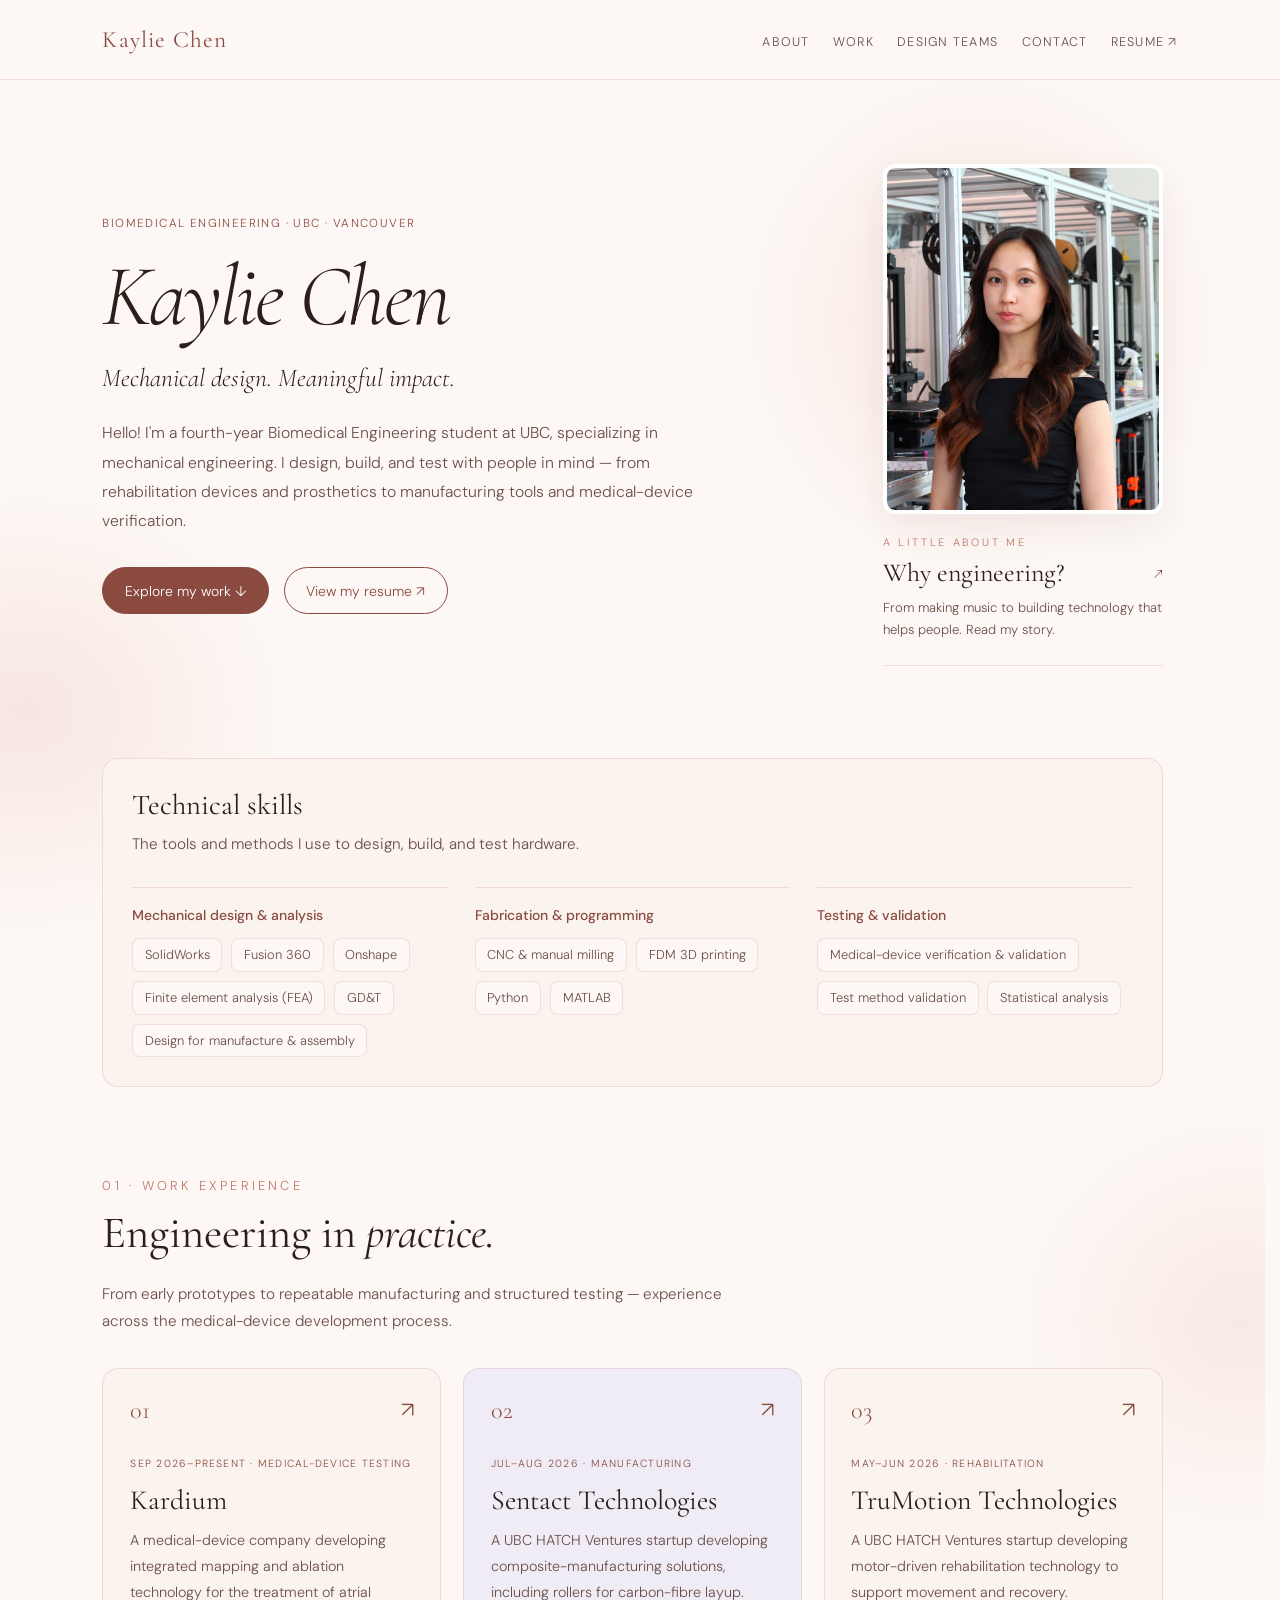
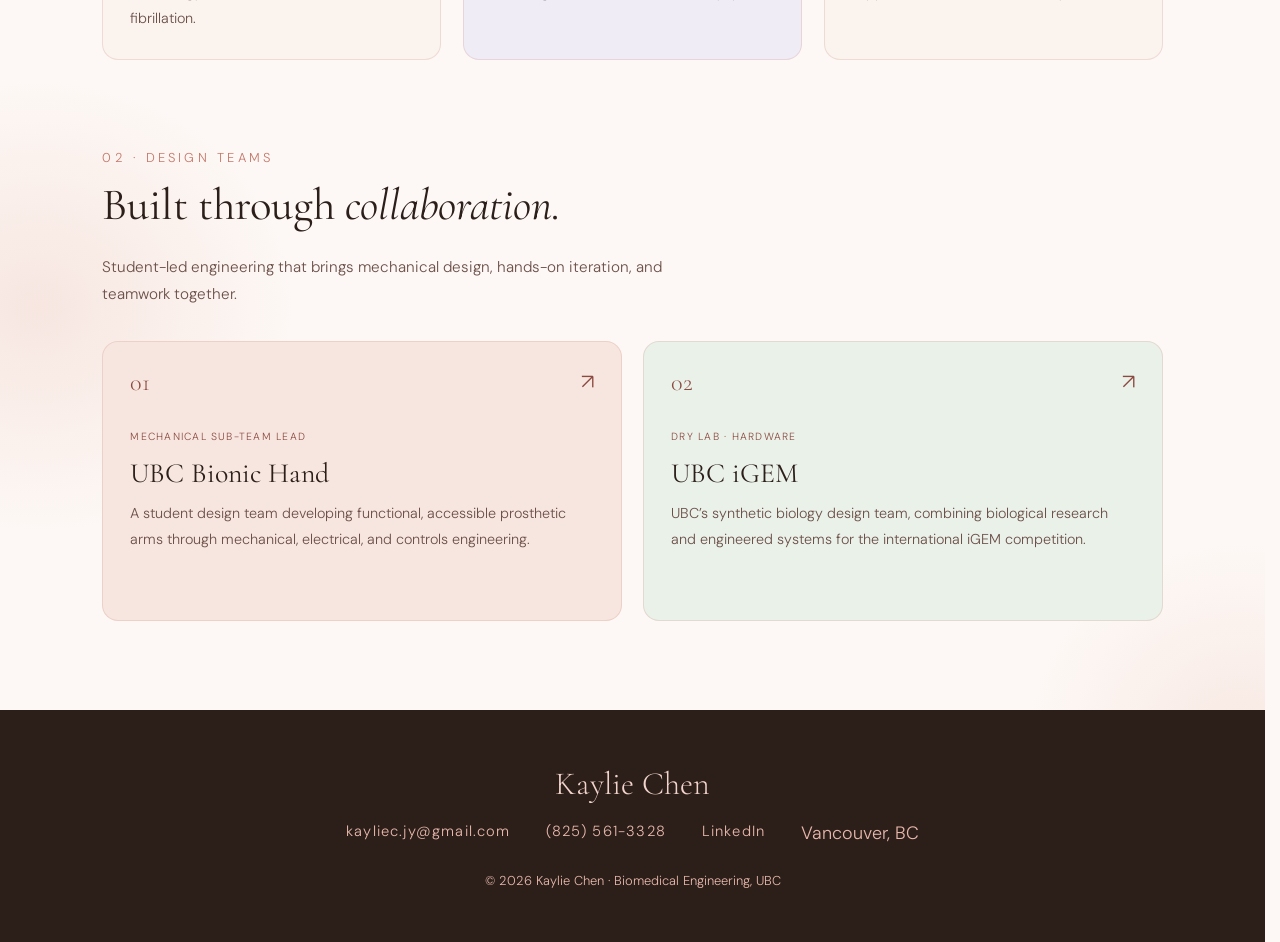
==== index.html @ 1f09bb83 "layout update" ====
<!DOCTYPE html>
<html lang="en">
<head>
  <meta charset="UTF-8" />
  <meta name="viewport" content="width=device-width, initial-scale=1.0"/>
  <title>Kaylie Chen — Portfolio</title>
  <link rel="preconnect" href="https://fonts.googleapis.com">
  <link href="https://fonts.googleapis.com/css2?family=Cormorant+Garamond:ital,wght@0,300;0,400;0,500;1,300;1,400&family=DM+Sans:wght@300;400;500&display=swap" rel="stylesheet">
  <link rel="stylesheet" href="shared.css?v=20261016-2">
  <link rel="stylesheet" href="case-details.css?v=20261016-2">
  <link rel="stylesheet" href="home.css?v=20261016-2">
  <link rel="stylesheet" href="skills.css?v=20261016-2">
  <link rel="icon" href="icon.png">
</head>
<body class="portfolio-home">

  <nav aria-label="Main navigation"><a class="nav-logo" href="index.html">Kaylie Chen</a><ul class="nav-links"><li><a href="#about">About</a></li><li><a href="#projects">Work</a></li><li><a href="#design-teams">Design Teams</a></li><li><a href="#contact">Contact</a></li><li><a href="assets/Kaylie-Chen-Resume.pdf" target="_blank" rel="noopener">Resume ↗</a></li></ul></nav>

  <!-- HERO -->
  <section class="hero">
    <div class="hero-bg-blob" aria-hidden="true"></div>
    <div class="hero-content">
      <p class="hero-tag">Biomedical Engineering · UBC · Vancouver</p>
      <h1 class="hero-name"><em>Kaylie Chen</em></h1>
      <p class="hero-subtitle"><em>Mechanical design. Meaningful impact.</em></p>
      <p class="hero-desc">Hello! I'm a fourth-year Biomedical Engineering student at UBC, specializing in mechanical engineering. I design, build, and test with people in mind — from rehabilitation devices and prosthetics to manufacturing tools and medical-device verification.</p>
      <div class="hero-buttons">
        <a href="#projects" class="btn-handwritten btn-primary-hw">Explore my work &darr;</a>
        <a href="assets/Kaylie-Chen-Resume.pdf" target="_blank" rel="noopener" class="btn-handwritten btn-ghost-hw">View my resume &nearr;</a>
      </div>
    </div>
    <aside class="hero-aside" aria-label="About Kaylie">
      <div class="hero-photo-frame"><img class="hero-photo" src="assets/kaylie-chen.jpg" alt="Kaylie Chen in a fabrication lab beside 3D printers" width="280" height="350" fetchpriority="high"></div>
      <a class="story-link" id="about" href="about.html">
        <span class="section-label">A little about me</span>
        <span class="story-title">Why engineering? <span aria-hidden="true">↗</span></span>
        <span class="story-description">From making music to building technology that helps people. Read my story.</span>
      </a>
    </aside>
  </section>

<section class="portfolio-skills" aria-labelledby="technical-skills-title">
  <div class="portfolio-skills__panel">
    <h2 class="portfolio-skills__title" id="technical-skills-title">Technical skills</h2>
    <p class="portfolio-skills__intro">The tools and methods I use to design, build, and test hardware.</p>
    <div class="portfolio-skills__groups">
      <div class="portfolio-skills__group">
        <h3>Mechanical design &amp; analysis</h3>
        <ul><li>SolidWorks</li><li>Fusion 360</li><li>Onshape</li><li>Finite element analysis (FEA)</li><li>GD&amp;T</li><li>Design for manufacture &amp; assembly</li></ul>
      </div>
      <div class="portfolio-skills__group">
        <h3>Fabrication &amp; programming</h3>
        <ul><li>CNC &amp; manual milling</li><li>FDM 3D printing</li><li>Python</li><li>MATLAB</li></ul>
      </div>
      <div class="portfolio-skills__group">
        <h3>Testing &amp; validation</h3>
        <ul><li>Medical-device verification &amp; validation</li><li>Test method validation</li><li>Statistical analysis</li></ul>
      </div>
    </div>
  </div>
</section>

<section class="projects" id="projects"><p class="section-label">01 · Work Experience</p><h2 class="section-title">Engineering in <em>practice.</em></h2><p class="projects-intro">From early prototypes to repeatable manufacturing and structured testing — experience across the medical-device development process.</p><div class="project-grid"><a href="kardium.html" data-case="kardium" class="project-card reveal"><div class="project-card-inner card-work"><div class="card-number">01</div><p class="card-tag">Sep 2026–Present · Medical-device testing</p><h3 class="card-title">Kardium</h3><p class="card-desc">A medical-device company developing integrated mapping and ablation technology for the treatment of atrial fibrillation.</p><span class="card-arrow" aria-hidden="true">↗</span></div></a><a href="sentact.html" data-case="sentact" class="project-card reveal"><div class="project-card-inner card-sentact"><div class="card-number">02</div><p class="card-tag">Jul–Aug 2026 · Manufacturing</p><h3 class="card-title">Sentact Technologies</h3><p class="card-desc">A UBC HATCH Ventures startup developing composite-manufacturing solutions, including rollers for carbon-fibre layup.</p><span class="card-arrow" aria-hidden="true">↗</span></div></a><a href="trumotion.html" data-case="trumotion" class="project-card reveal"><div class="project-card-inner card-work"><div class="card-number">03</div><p class="card-tag">May–Jun 2026 · Rehabilitation</p><h3 class="card-title">TruMotion Technologies</h3><p class="card-desc">A UBC HATCH Ventures startup developing motor-driven rehabilitation technology to support movement and recovery.</p><span class="card-arrow" aria-hidden="true">↗</span></div></a></div></section><section class="projects" id="design-teams"><p class="section-label">02 · Design Teams</p><h2 class="section-title">Built through <em>collaboration.</em></h2><p class="projects-intro">Student-led engineering that brings mechanical design, hands-on iteration, and teamwork together.</p><div class="project-grid"><a href="bionics.html" data-case="bionics" class="project-card reveal"><div class="project-card-inner card-bionics"><div class="card-number">01</div><p class="card-tag">Mechanical Sub-Team Lead</p><h3 class="card-title">UBC Bionic Hand</h3><p class="card-desc">A student design team developing functional, accessible prosthetic arms through mechanical, electrical, and controls engineering.</p><span class="card-arrow" aria-hidden="true">↗</span></div></a><a href="igem.html" data-case="igem" class="project-card reveal"><div class="project-card-inner card-igem"><div class="card-number">02</div><p class="card-tag">Dry Lab · Hardware</p><h3 class="card-title">UBC iGEM</h3><p class="card-desc">UBC’s synthetic biology design team, combining biological research and engineered systems for the international iGEM competition.</p><span class="card-arrow" aria-hidden="true">↗</span></div></a></div></section>
  <!-- FOOTER -->
  <footer id="contact">
    <div class="footer-name">Kaylie Chen</div>
    <div class="footer-links">
      <a href="mailto:kayliec.jy@gmail.com">kayliec.jy@gmail.com</a>
      <a href="tel:8255613328">(825) 561-3328</a>
      <a href="https://www.linkedin.com/in/kayliecjy" target="_blank" rel="noopener noreferrer">LinkedIn</a>
      <span style="color: rgba(255,255,255,0.3)">Vancouver, BC</span>
    </div>
    <p class="footer-copy">© 2026 Kaylie Chen · Biomedical Engineering, UBC</p>
  </footer>


<dialog class="experience-dialog" aria-label="Experience details">
    <div class="dialog-toolbar"><span>Experience &amp; projects</span><button type="button" class="dialog-close" aria-label="Close experience details">Close <span aria-hidden="true">×</span></button></div>
    <div class="dialog-body"></div>
  </dialog>
  <template id="case-kardium"><article class="case-content">
    <p class="section-label">01 · Medical-device verification &amp; validation</p>
    <h2 class="section-heading">Kardium <em>Inc.</em></h2>
    <p class="body-text"><strong>Mechanical Test Engineering Intern · September 2026–Present · Burnaby, BC</strong></p>
    <p class="body-text">At Kardium, I support medical-device development through mechanical testing, fixture design, and data analysis. The work has strengthened how I connect engineering requirements with controlled, repeatable tests and well-documented results.</p>
    <dl class="case-summary"><div><dt>Focus</dt><dd>Mechanical V&amp;V and test method validation</dd></div><div><dt>Hands-on work</dt><dd>Designing, machining, and assembling test fixtures</dd></div><div><dt>Approach</dt><dd>Controlled testing and statistical analysis</dd></div></dl>
    <h3 class="section-heading">From requirements to <em>reliable tests</em></h3>
    <ul class="case-list">
      <li>Execute mechanical verification and validation tests under approved standard operating procedures, test protocols, and Test Method Validation requirements to support product and design decisions.</li>
      <li>Design, machine, and assemble custom fixtures and jigs to improve loading uniformity and sample alignment for specific test conditions.</li>
      <li>Work with risk and design teams to scope project requirements and contribute to test method validation procedures.</li>
      <li>Conduct a characterization study on a new design feature, using systematic evaluation to understand mechanical behaviour.</li>
      <li>Analyze mechanical test data statistically to assess validity, variability, and significance, then document findings using Good Documentation Practices.</li>
    </ul>
    <p class="body-text">Testing has taught me to ask why behind each design decision: how a component is loaded, how a fixture affects the measurement, and what the results can tell us about the design.</p>
    <aside class="editor-note"><strong>To add — Kardium:</strong> Add a shareable example of a fixture or characterization study and its outcome when available. The supplied documents do not include a completed study result or a quantified improvement.</aside>
  </article></template>
<template id="case-sentact"><article class="case-content">
    <p class="section-label">02 · Tooling &amp; manufacturing processes</p>
    <h2 class="section-heading">Sentact <em>Technologies</em></h2>
    <p class="body-text"><strong>Mechanical Engineering Intern · July–August 2026 · Vancouver, BC</strong><br>UBC HATCH Ventures</p>
    <p class="body-text">At Sentact, I worked on tooling and manufacturing processes for an automated fibre placement (AFP) roller used in carbon-fibre layup. The challenge was to make dimensional customization more efficient while producing consistent polyurethane-overmoulded parts.</p>
    <dl class="case-summary"><div><dt>Design</dt><dd>Parametric AFP roller workflow</dd></div><div><dt>Build &amp; test</dt><dd>3D-printed moulds, casting, and injection moulding</dd></div><div><dt>Result</dt><dd>25% reduction in part defects</dd></div></dl>
    <h3 class="section-heading">Making customization <em>repeatable</em></h3>
    <ul class="case-list">
      <li>Developed a fully parametric workflow connecting a Python dashboard with SolidWorks macros and configurations, enabling rapid dimensional customization of the roller.</li>
      <li>Designed and fabricated custom 3D-printed moulds for polyurethane overmoulding, reducing part defects by 25%.</li>
      <li>Validated functional roller prototypes through polyurethane casting and injection moulding, refining process parameters to improve reproducibility and consistency.</li>
      <li>Iterated on tooling geometry, process parameters, and usability to reduce operator load and make the workflow more scalable.</li>
    </ul>
    <p class="body-text">This experience connected CAD automation with the realities of fabrication: a flexible model only becomes useful when the tooling and process can consistently produce the intended part.</p>
    <aside class="editor-note"><strong>To add — Sentact:</strong> Add a roller or mould image and a screenshot of the Python-to-SolidWorks workflow. A short caption explaining the defect measurement behind the 25% result would strengthen this case study.</aside>
  </article></template>
<template id="case-trumotion"><article class="case-content">
    <p class="section-label">03 · Biomechanics &amp; mechanical design</p>
    <h2 class="section-heading">TruMotion <em>Technologies</em></h2>
    <p class="body-text"><strong>Mechanical Engineering Intern · May–June 2026 · Vancouver, BC</strong><br>UBC HATCH Ventures</p>
    <p class="body-text">I worked on a motor-driven rehabilitation device, focusing on the mechanical components that carry operating loads and interface with human movement. My work combined structural analysis, biomechanical constraints, and preparation for fabrication.</p>
    <dl class="case-summary"><div><dt>Operating load</dt><dd>900 N</dd></div><div><dt>Analysis</dt><dd>FEA and human range-of-motion constraints</dd></div><div><dt>Deliverables</dt><dd>Redesigned components and GD&amp;T drawings</dd></div></dl>
    <h3 class="section-heading">Designing around <em>human movement</em></h3>
    <ul class="case-list">
      <li>Redesigned load-bearing components using finite element analysis to improve structural alignment and reduce mechanical backlash under operating loads of 900 N.</li>
      <li>Defined and integrated mechanical safety limits using human range-of-motion and biomechanical constraints to prevent unsafe joint positions during rehabilitation.</li>
      <li>Redesigned prototype components for manufacture, developed GD&amp;T engineering drawings, and coordinated directly with manufacturers through fabrication.</li>
    </ul>
    <p class="body-text">Working on rehabilitation hardware showed me how directly biomechanics shapes design. Structural performance, safe movement, and manufacturability all had to be considered together.</p>
    <aside class="editor-note"><strong>To add — TruMotion:</strong> Add a CAD or FEA image showing the component redesign. Include measured before-and-after alignment or backlash results if you have them; the supplied documents do not quantify those improvements.</aside>
  </article></template>
<template id="case-bionics"><article class="case-content team-case">  <div class="page-hero">
    <span class="hero-accent">Design Team · Mechanical Sub-Team Lead</span>
    <h1 class="page-title">UBC <em>Bionic Hand</em></h1>
    <div class="divider"></div>
    <p class="page-intro">
      Leading mechanical development through the fourth and fifth iterations of UBC Bionic Hand's
      prosthetic arm, with work spanning body-powered wrist actuation, mechanical design,
      and integration with electrical and controls teams.
    </p>
  </div>

  <!-- OVERVIEW -->
  <div class="content-section reveal">
    <p class="section-label">Overview</p>
    <h2 class="section-heading">The <em>project</em></h2>
    <p class="body-text">
      UBC Bionic Hand is a student design team working to develop low-cost, functional prosthetic 
      limbs. As Mechanical Sub-Team Lead since September 2024, I oversee a seven-member team in the 
      design, prototyping, and manufacturing of the arm's fourth and fifth iterations — focused on improving 
      functionality, reliability, and manufacturability compared to previous versions.
    </p>
    <p class="body-text">My mechanism work includes a gear-driven wrist using bevel gears and compliant linkages for controlled actuation in a fully mechanical, body-powered prosthetic arm. Torque and load analysis supported gear sizing, component strength, and the potential for future motorized iterations.</p>

    <div class="skills-row">
      <span class="skill-tag">SolidWorks</span>
      <span class="skill-tag">3D Printing (FDM)</span>
      <span class="skill-tag">Tolerance Analysis</span>
      <span class="skill-tag">Gear Design</span>
      <span class="skill-tag">Machining</span>
      <span class="skill-tag">Systems Integration</span>
      <span class="skill-tag">Team Leadership</span>
    </div>
  </div>

  <!-- GOALS & ACHIEVEMENTS -->
  <div class="content-section reveal">
    <p class="section-label">Goals & Achievements</p>
    <h2 class="section-heading">What I <em>set out to do</em> — and did</h2>

    <div class="highlight-box">
      <h3>Key Accomplishments ✦</h3>
      <ul>
        <li>Helped deliver a prosthetic-arm iteration <strong>ahead of schedule</strong> with full functionality through coordinated design reviews</li>
        <li>Led a seven-member mechanical sub-team, defining design objectives, establishing the mechanical design framework, and managing project timelines</li>
        <li>Facilitated structured design reviews, milestone planning, and communication with electrical and controls teams to improve design accountability and integration</li>
        <li>Researched and prototyped a <strong>gear-based wrist rotation mechanism</strong> using bevel gears and compliant linkages for controlled, natural-feeling actuation</li>
        <li>Performed gear torque analysis and load analysis to verify gear strength under applied wrist loads — ensuring structural reliability and adaptability for future motorized upgrades</li>
        <li>Coordinated cross-functional integration with the electrical sub-team for smooth systems-level performance</li>
      </ul>
    </div>
  </div>

  <!-- TIMELINE -->
  <div class="content-section reveal">
    <p class="section-label">Process</p>
    <h2 class="section-heading">Design <em>journey</em></h2>

    <div class="timeline">
      <div class="timeline-item">
        <p class="timeline-label">Phase 1 · Requirements</p>
        <h4 class="timeline-title">Defining the Design Framework</h4>
        <p class="timeline-desc">Established design objectives and requirements in collaboration with the full team. Set mechanical performance targets around range of motion, load capacity, and assembly reproducibility.</p>
      </div>
      <div class="timeline-item">
        <p class="timeline-label">Phase 2 · Concept Design</p>
        <h4 class="timeline-title">Wrist Mechanism Research & Prototyping</h4>
        <p class="timeline-desc">Researched bevel gear configurations and compliant linkage systems. Created early CAD concepts in SolidWorks and ran initial torque analysis to evaluate feasibility.</p>
      </div>
      <div class="timeline-item">
        <p class="timeline-label">Phase 3 · Iteration</p>
        <h4 class="timeline-title">FDM Prototyping & Testing</h4>
        <p class="timeline-desc">Iterated through multiple 3D-printed prototypes with each cycle improving dimensional accuracy, fit, and mechanical performance. Applied tolerance analysis to all critical interfaces.</p>
      </div>
      <div class="timeline-item">
        <p class="timeline-label">Phase 4 · Integration</p>
        <h4 class="timeline-title">Cross-Functional Systems Integration</h4>
        <p class="timeline-desc">Worked with electrical and controls teams to align interfaces, ownership, and milestones. Prioritized high-risk tasks and balanced work across parallel mechanical projects.</p>
      </div>
      <div class="timeline-item">
        <p class="timeline-label">Phase 5 · Delivery</p>
        <h4 class="timeline-title">Functional Delivery &amp; Continued Iteration</h4>
        <p class="timeline-desc">Coordinated design reviews to deliver a functional arm iteration ahead of schedule, while continuing mechanical development through the fourth and fifth iterations.</p>
      </div>
    </div>
  </div>

<section class="content-section"><aside class="editor-note"><strong>To add — Bionic Hand:</strong> Add a full-arm photo, a close-up of the bevel-gear wrist, and a CAD or prototype comparison. Include wrist range of motion, tested loads, or other measured results if available.</aside></section>
</article></template>
<template id="case-igem"><article class="case-content team-case">  <div class="page-hero">
    <span class="hero-accent">Design Team · Dry Lab Hardware</span>
    <h1 class="page-title">UBC <em>iGEM</em></h1>
    <div class="divider"></div>
    <p class="page-intro">
      International Genetically Engineered Machine — Gold Medal at the iGEM Grand Jamboree 
      competing against 400+ teams globally. I designed and iterated bioreactor systems for 
      cyanobacteria and Caulobacter cultivation using DBTL cycles and aseptic testing protocols.
    </p>
    <div class="gold-badge">
      🥇 Gold Medal — iGEM Grand Jamboree · 400+ Teams
    </div>
  </div>

  <!-- OVERVIEW -->
  <div class="content-section reveal">
    <p class="section-label">Overview</p>
    <h2 class="section-heading">The <em>project</em></h2>
    <p class="body-text">
      UBC iGEM is UBC's team for the International Genetically Engineered Machine competition — 
      a global synthetic biology challenge. As a Dry Lab Hardware member since January 2025, 
      I work on the physical systems that enable our biological experiments: bioreactors designed 
      to cultivate cyanobacteria under controlled conditions for research into sustainable 
      bioprocesses.
    </p>
    <p class="body-text">
      My work spans mechanical design, circuit assembly, and experimental testing — bridging 
      hardware engineering with biological requirements. The team competed at the iGEM Grand 
      Jamboree, where we secured a Gold Medal among 400+ competing teams.
    </p>

    <div class="skills-row">
      <span class="skill-tag green">CAD (Fusion 360)</span>
      <span class="skill-tag green">FDM 3D Printing</span>
      <span class="skill-tag green">THT Soldering</span>
      <span class="skill-tag green">Aseptic Technique</span>
      <span class="skill-tag green">GLP</span>
      <span class="skill-tag green">Fluid Dynamics</span>
      <span class="skill-tag green">Arduino</span>
      <span class="skill-tag green">DBTL</span>
    </div>
  </div>

  <!-- DBTL CYCLE -->
  <div class="content-section reveal">
    <p class="section-label">Methodology</p>
    <h2 class="section-heading">Working through the <em>DBTL cycle</em></h2>
    <p class="body-text">
      Each iteration of our bioreactor was driven by a structured design–build–test–learn 
      cycle. This structured approach let us integrate academic feedback, computational fluid 
      dynamics analysis, and hands-on experimental results into each successive version.
    </p>
    <div class="dbtl-grid">
      <div class="dbtl-card">
        <div class="dbtl-letter">D</div>
        <div class="dbtl-word">Design</div>
        <p class="dbtl-desc">Literature reviews, CAD modeling, and performance metric definition based on cell culture requirements.</p>
      </div>
      <div class="dbtl-card">
        <div class="dbtl-letter">B</div>
        <div class="dbtl-word">Build</div>
        <p class="dbtl-desc">Rapid prototyping with FDM printing, drilling, woodworking, and circuit assembly with THT soldering.</p>
      </div>
      <div class="dbtl-card">
        <div class="dbtl-letter">T</div>
        <div class="dbtl-word">Test</div>
        <p class="dbtl-desc">Bacterial growth curve experiments under aseptic conditions. Structured protocols, quantitative evaluation.</p>
      </div>
      <div class="dbtl-card">
        <div class="dbtl-letter">L</div>
        <div class="dbtl-word">Learn</div>
        <p class="dbtl-desc">Integrate results and feedback into the next version — improving modularity, fluid dynamics, and lighting.</p>
      </div>
    </div>
  </div>

  <!-- ACHIEVEMENTS -->
  <div class="content-section reveal">
    <p class="section-label">Goals & Achievements</p>
    <h2 class="section-heading">What we <em>built and achieved</em></h2>

    <div class="highlight-box">
      <h3>Key Contributions ✦</h3>
      <ul>
        <li>Designed bioreactors optimized for aeration, agitation, and lighting based on literature reviews and performance metrics — using CAD and rapid prototyping</li>
        <li>Iterated through multiple bioreactor designs using a DBTL cycle, integrating academic feedback, computational analysis, and user testing to improve fluid dynamics and lighting uniformity</li>
        <li>Cultured Cyanobacteria and Caulobacter under aseptic conditions, applying Good Laboratory Practice (GLP) techniques throughout</li>
        <li>Developed an end-to-end structured testing protocol for bacterial growth curve experiments — establishing quantitative benchmarks for evaluation</li>
        <li>Assembled circuitry for a low-gravity bioreactor using THT soldering, integrating rotary slip rings for reliable two-axis rotation with continuous electrical connectivity</li>
        <li>Competed at the iGEM Grand Jamboree against 400+ global teams — <strong>secured a Gold Medal</strong></li>
      </ul>
    </div>
  </div>

<section class="content-section"><aside class="editor-note"><strong>To confirm — iGEM:</strong> This case study retains the project details from your existing portfolio; iGEM is not listed on the new resume. Confirm your role dates, competition year, and Gold Medal attribution. Add bioreactor, circuitry, or growth-curve images and measured results when available.</aside></section>
</article></template>
<script src="portfolio.js" defer></script>
</body>
</html>
---- shared.css ----
/* shared.css — Kaylie Chen Portfolio */

:root {
  --bg: #fdf8f5;
  --pink: #f2d4cc;
  --pink-mid: #e8b8ac;
  --rose: #c4776a;
  --rose-dark: #8b4a40;
  --green: #7aad8f;
  --text: #2c1f1a;
  --text-soft: #6b4f48;
  --cream: #faf3ee;
  --border: rgba(196, 119, 106, 0.2);
}

* { margin: 0; padding: 0; box-sizing: border-box; }
html { scroll-behavior: smooth; font-size: 112%; }

body {
  background: var(--bg);
  color: var(--text);
  font-family: 'DM Sans', sans-serif;
  font-weight: 300;
  overflow-x: hidden;
}

/* NAV */
nav {
  position: fixed;
  top: 0; left: 0; right: 0;
  z-index: 100;
  display: flex;
  justify-content: space-between;
  align-items: center;
  padding: 1.4rem 3rem;
  background: rgba(253, 248, 245, 0.9);
  backdrop-filter: blur(12px);
  border-bottom: 1px solid var(--border);
}

.nav-logo {
  font-family: 'Cormorant Garamond', serif;
  font-size: 1.3rem;
  font-weight: 400;
  letter-spacing: 0.05em;
  color: var(--rose-dark);
  text-decoration: none;
}

.nav-links {
  display: flex;
  gap: 2rem;
  list-style: none;
}

.nav-links a {
  font-size: 0.82rem;
  letter-spacing: 0.1em;
  text-transform: uppercase;
  color: var(--text-soft);
  text-decoration: none;
  transition: color 0.3s;
}

.nav-links a:hover { color: var(--rose); }

/* PAGE HERO */
.page-hero {
  padding: 10rem 3rem 5rem;
  max-width: 900px;
  margin: 0 auto;
}

.page-tag {
  font-size: 0.75rem;
  letter-spacing: 0.25em;
  text-transform: uppercase;
  color: var(--rose);
  margin-bottom: 1rem;
}

.page-title {
  font-family: 'Cormorant Garamond', serif;
  font-size: clamp(2.8rem, 6vw, 5rem);
  font-weight: 300;
  line-height: 1.1;
  margin-bottom: 1.5rem;
}

.page-title em { font-style: italic; color: var(--rose); }

.page-intro {
  font-size: 1rem;
  line-height: 1.8;
  color: var(--text-soft);
  max-width: 640px;
}

.divider {
  width: 60px;
  height: 2px;
  background: var(--rose);
  margin: 2.5rem 0;
  border-radius: 2px;
}

/* CONTENT SECTIONS */
.content-section {
  padding: 4rem 3rem;
  max-width: 900px;
  margin: 0 auto;
}

.section-label {
  font-size: 0.72rem;
  letter-spacing: 0.25em;
  text-transform: uppercase;
  color: var(--rose);
  margin-bottom: 0.8rem;
}

.section-heading {
  font-family: 'Cormorant Garamond', serif;
  font-size: clamp(1.5rem, 3vw, 2.2rem);
  font-weight: 400;
  margin-bottom: 1.2rem;
  color: var(--text);
}

.section-heading em { font-style: italic; color: var(--rose); }

.body-text {
  font-size: 0.95rem;
  line-height: 1.9;
  color: var(--text-soft);
  margin-bottom: 1rem;
}

/* GOALS/ACHIEVEMENTS */
.goals-grid {
  display: grid;
  grid-template-columns: repeat(auto-fit, minmax(240px, 1fr));
  gap: 1.2rem;
  margin-top: 2rem;
}

.goal-card {
  background: var(--cream);
  border: 1px solid var(--border);
  border-radius: 18px;
  padding: 1.8rem;
}

.goal-icon {
  font-size: 1.5rem;
  margin-bottom: 0.8rem;
}

.goal-title {
  font-family: 'Cormorant Garamond', serif;
  font-size: 1.1rem;
  font-weight: 500;
  margin-bottom: 0.5rem;
  color: var(--text);
}

.goal-desc {
  font-size: 0.85rem;
  line-height: 1.7;
  color: var(--text-soft);
}

/* PHOTO GRID */
.photo-section {
  padding: 4rem 3rem;
  max-width: 900px;
  margin: 0 auto;
}

.photo-grid {
  display: grid;
  grid-template-columns: repeat(3, 1fr);
  gap: 1rem;
  margin-top: 1.5rem;
}

.photo-placeholder {
  aspect-ratio: 4/3;
  background: linear-gradient(135deg, var(--pink) 0%, #f9dfd8 100%);
  border-radius: 16px;
  display: flex;
  flex-direction: column;
  align-items: center;
  justify-content: center;
  gap: 0.5rem;
  color: var(--rose);
  font-size: 0.8rem;
  font-style: italic;
  text-align: center;
  padding: 1rem;
  cursor: pointer;
  transition: transform 0.3s;
}

.photo-placeholder:hover { transform: scale(1.02); }

.photo-placeholder .plus {
  font-size: 2rem;
  opacity: 0.5;
}

.photo-placeholder.green { background: linear-gradient(135deg, #d4e8dd 0%, #edf4f0 100%); color: #3a7a56; }
.photo-placeholder.purple { background: linear-gradient(135deg, #ddd4ee 0%, #f0ecf8 100%); color: #6a4a8b; }
.photo-placeholder.gold { background: linear-gradient(135deg, #f0ddb8 0%, #fdf3e3 100%); color: #8b6a2a; }

/* SKILLS TAGS */
.skills-row {
  display: flex;
  flex-wrap: wrap;
  gap: 0.6rem;
  margin-top: 1.5rem;
}

.skill-tag {
  padding: 0.4rem 1rem;
  border: 1px solid var(--rose);
  border-radius: 50px;
  font-size: 0.78rem;
  letter-spacing: 0.08em;
  color: var(--rose-dark);
}

/* FOOTER */
footer {
  background: var(--text);
  color: var(--pink);
  padding: 3rem;
  display: flex;
  flex-direction: column;
  align-items: center;
  gap: 1rem;
  text-align: center;
  margin-top: 4rem;
}

.footer-name {
  font-family: 'Cormorant Garamond', serif;
  font-size: 1.8rem;
  color: var(--pink);
}

.footer-links {
  display: flex;
  gap: 2rem;
  flex-wrap: wrap;
  justify-content: center;
}

.footer-links a {
  color: var(--pink-mid);
  text-decoration: none;
  font-size: 0.82rem;
  letter-spacing: 0.08em;
  transition: color 0.3s;
}

.footer-links a:hover { color: white; }

.footer-copy {
  font-size: 0.72rem;
  color: var(--text-soft);
  margin-top: 0.5rem;
}

/* BACK BTN */
.back-btn {
  display: inline-flex;
  align-items: center;
  gap: 0.5rem;
  font-size: 0.8rem;
  letter-spacing: 0.1em;
  text-transform: uppercase;
  color: var(--rose);
  text-decoration: none;
  margin: 6rem 3rem 0;
  transition: gap 0.3s;
}

.back-btn:hover { gap: 0.8rem; }

/* REVEAL ANIMATION */
.reveal { opacity: 1; }

.reveal.visible {
  opacity: 1;
  transform: translateY(0);
}

/* Fixed-header anchors and accessible, responsive navigation. */
html { scroll-padding-top: calc(var(--nav-height, 6rem) + 1.5rem); scrollbar-gutter: stable; }
[id] { scroll-margin-top: 0; }
.individual-case { padding-top: 3rem; }
nav { gap: 1.5rem; }
.nav-links { gap: 1.3rem; align-items: center; flex-wrap: wrap; }
.nav-links a { font-size: .7rem; }
a:focus-visible { outline: 3px solid var(--rose-dark); outline-offset: 5px; }
.footer-copy, footer .footer-links span { color: var(--pink-mid) !important; }
.editor-note { background: #fff3c4; border-left: 4px solid #9a6b13; border-radius: 0 10px 10px 0; padding: 1rem 1.3rem; color: #5d410d; font-size: .85rem; line-height: 1.8; margin: 1.5rem 0; }
.case-list { padding-left: 1.2rem; color: var(--text-soft); font-size: .92rem; line-height: 1.85; }
.case-list li { margin-bottom: .7rem; }
.case-summary { border-block: 1px solid var(--border); padding: 1.5rem 0; margin: 2rem 0; display: grid; grid-template-columns: repeat(3, 1fr); gap: 1.5rem; }
.case-summary dt { font-size: .7rem; text-transform: uppercase; letter-spacing: .12em; color: var(--rose-dark); margin-bottom: .5rem; }
.case-summary dd { font-size: .85rem; line-height: 1.7; color: var(--text-soft); }
.portrait { width: 100%; height: auto; aspect-ratio: 4/5; object-fit: cover; object-position: center; border-radius: 40% 40% 12px 12px; }
@media (max-width: 768px) { nav { align-items: flex-start; flex-direction: column; gap: .65rem; padding: .8rem 1.5rem; } .nav-links { gap: .65rem 1rem; } .nav-links a { font-size: .62rem; letter-spacing: .06em; } .case-summary { grid-template-columns: 1fr; } }
@media (prefers-reduced-motion: reduce) { html { scroll-behavior: auto; } *, *::before, *::after { transition: none !important; animation: none !important; } }

@media (max-width: 768px) {
  nav { padding: 1rem 1.5rem; }
  .page-hero { padding: 8rem 1.5rem 3rem; }
  .content-section, .photo-section { padding: 3rem 1.5rem; }
  .photo-grid { grid-template-columns: repeat(2, 1fr); }
  .back-btn { margin: 5rem 1.5rem 0; }
}
---- case-details.css ----
.hero-accent {
      display: inline-block;
      background: var(--pink);
      padding: 0.2rem 0.8rem;
      border-radius: 50px;
      font-size: 0.8rem;
      letter-spacing: 0.1em;
      color: var(--rose-dark);
      margin-bottom: 1.2rem;
    }

    .timeline {
      position: relative;
      padding-left: 2rem;
      margin-top: 2rem;
    }

    .timeline::before {
      content: '';
      position: absolute;
      left: 0;
      top: 0;
      bottom: 0;
      width: 2px;
      background: linear-gradient(to bottom, var(--rose), var(--pink));
      border-radius: 2px;
    }

    .timeline-item {
      position: relative;
      margin-bottom: 2.5rem;
      padding-left: 1rem;
    }

    .timeline-item::before {
      content: '';
      position: absolute;
      left: -1.6rem;
      top: 0.4rem;
      width: 10px;
      height: 10px;
      background: var(--rose);
      border-radius: 50%;
      border: 2px solid var(--bg);
    }

    .timeline-label {
      font-size: 0.72rem;
      letter-spacing: 0.15em;
      text-transform: uppercase;
      color: var(--rose);
      margin-bottom: 0.3rem;
    }

    .timeline-title {
      font-family: 'Cormorant Garamond', serif;
      font-size: 1.15rem;
      font-weight: 500;
      margin-bottom: 0.4rem;
      color: var(--text);
    }

    .timeline-desc {
      font-size: 0.88rem;
      line-height: 1.75;
      color: var(--text-soft);
    }

    .highlight-box {
      background: linear-gradient(135deg, var(--pink) 0%, #f9e0d8 100%);
      border-radius: 20px;
      padding: 2.5rem;
      margin: 2rem 0;
    }

    .highlight-box h3 {
      font-family: 'Cormorant Garamond', serif;
      font-size: 1.4rem;
      margin-bottom: 1rem;
      color: var(--text);
    }

    .highlight-box ul {
      list-style: none;
      display: flex;
      flex-direction: column;
      gap: 0.6rem;
    }

    .highlight-box ul li {
      font-size: 0.9rem;
      color: var(--text-soft);
      display: flex;
      gap: 0.6rem;
      line-height: 1.6;
    }

    .highlight-box ul li::before {
      content: "✦";
      color: var(--rose);
      flex-shrink: 0;
      margin-top: 2px;
    }
  

    .hero-accent {
      display: inline-block;
      background: #d4e8dd;
      padding: 0.2rem 0.8rem;
      border-radius: 50px;
      font-size: 0.8rem;
      letter-spacing: 0.1em;
      color: #3a7a56;
      margin-bottom: 1.2rem;
    }

    .gold-badge {
      display: inline-flex;
      align-items: center;
      gap: 0.5rem;
      background: linear-gradient(135deg, #f0ddb8, #f9ecd4);
      border: 1px solid #c9a84c;
      border-radius: 50px;
      padding: 0.6rem 1.4rem;
      font-size: 0.85rem;
      font-weight: 400;
      color: #7a5a1a;
      margin: 1.5rem 0;
    }

    .dbtl-grid {
      display: grid;
      grid-template-columns: repeat(4, 1fr);
      gap: 1rem;
      margin-top: 2rem;
    }

    .dbtl-card {
      text-align: center;
      padding: 1.5rem 1rem;
      border-radius: 16px;
      background: white;
      border: 1px solid var(--border);
    }

    .dbtl-letter {
      font-family: 'Cormorant Garamond', serif;
      font-size: 3rem;
      font-weight: 300;
      color: #7aad8f;
      line-height: 1;
      margin-bottom: 0.5rem;
    }

    .dbtl-word {
      font-size: 0.8rem;
      letter-spacing: 0.12em;
      text-transform: uppercase;
      color: var(--text-soft);
      margin-bottom: 0.5rem;
    }

    .dbtl-desc {
      font-size: 0.78rem;
      color: var(--text-soft);
      line-height: 1.5;
    }

    .highlight-box {
      background: linear-gradient(135deg, #d4e8dd 0%, #edf4f0 100%);
      border-radius: 20px;
      padding: 2.5rem;
      margin: 2rem 0;
    }

    .highlight-box h3 {
      font-family: 'Cormorant Garamond', serif;
      font-size: 1.4rem;
      margin-bottom: 1rem;
      color: var(--text);
    }

    .highlight-box ul {
      list-style: none;
      display: flex;
      flex-direction: column;
      gap: 0.6rem;
    }

    .highlight-box ul li {
      font-size: 0.9rem;
      color: var(--text-soft);
      display: flex;
      gap: 0.6rem;
      line-height: 1.6;
    }

    .highlight-box ul li::before {
      content: "✦";
      color: #3a7a56;
      flex-shrink: 0;
      margin-top: 2px;
    }

    .skill-tag.green {
      border-color: #7aad8f;
      color: #3a7a56;
    }

    @media (max-width: 768px) {
      .dbtl-grid { grid-template-columns: repeat(2, 1fr); }
    }
---- home.css ----
/* Homepage: one shared content width and a compact portrait. */
.portfolio-home { --content-width: 1080px; --page-gutter: clamp(1.5rem, 8vw, 8rem); background-image: radial-gradient(ellipse 350px 300px at 2% 28%, #edc8be60, transparent 75%), radial-gradient(ellipse 300px 280px at 98% 52%, #edc8be50, transparent 75%), radial-gradient(ellipse 340px 300px at 3% 75%, #edc8be60, transparent 75%), radial-gradient(ellipse 280px 260px at 98% 92%, #edc8be50, transparent 75%); background-repeat: no-repeat; }
.portfolio-home nav { padding-inline: max(var(--page-gutter), calc((100% - var(--content-width)) / 2)); }
.hero, .projects, .portfolio-home .portfolio-skills { width: min(var(--content-width), calc(100% - 2 * var(--page-gutter))); margin-inline: auto; max-width: none; }
.hero { min-height: 740px; display: grid; grid-template-columns: minmax(0, 1fr) 280px; gap: clamp(3rem, 6vw, 6rem); align-items: center; position: relative; padding: 9rem 0 4rem; }
.hero-content { position: relative; min-width: 0; z-index: 1; }
.hero-tag, .card-tag { font-size: .65rem; letter-spacing: .12em; text-transform: uppercase; color: var(--rose-dark); }
.hero-name { font-family: 'Cormorant Garamond', serif; font-weight: 400; font-size: clamp(3.5rem, 6.8vw, 5.7rem); line-height: 1.05; margin: 1.1rem 0; letter-spacing: -.035em; }
.hero-name em { font-weight: 300; }
.hero-subtitle { font-family: 'Cormorant Garamond', serif; font-size: clamp(1.3rem, 2vw, 1.65rem); margin-bottom: 1.4rem; }
.hero-desc { max-width: 56ch; color: var(--text-soft); font-size: .88rem; line-height: 1.85; }
.hero-bg-blob { position: absolute; width: 470px; height: 500px; right: -3rem; top: 4rem; background: radial-gradient(ellipse, #f2d4cc90, transparent 72%); pointer-events: none; z-index: 0; }
.hero-buttons { display: flex; flex-wrap: wrap; gap: .8rem; margin-top: 1.8rem; }
.btn-handwritten { display: inline-flex; align-items: center; justify-content: center; padding: .75rem 1.2rem; border-radius: 50px; border: 1px solid var(--rose-dark); font-size: .78rem; text-decoration: none; color: var(--rose-dark); transition: background .2s, transform .2s; }
.btn-primary-hw { background: var(--rose-dark); color: white; }
.btn-handwritten:hover { transform: translateY(-2px); background: var(--pink); color: var(--rose-dark); }
.hero-aside { width: 280px; position: relative; z-index: 1; justify-self: end; min-width: 0; }
.hero-photo-frame { width: 280px; height: 350px; position: relative; border-radius: 12px; overflow: hidden; border: 4px solid #fff; box-shadow: 0 12px 35px #51312a12; }
.hero-photo-frame .hero-photo { position: absolute; inset: 0; width: 100%; height: 100%; max-width: 100%; object-fit: cover; object-position: 50% 40%; border-radius: 8px; }
.story-link { display: block; padding: 1.2rem 0 .25rem; text-decoration: none; color: var(--text); border-bottom: 1px solid var(--border); }
.story-link .section-label { display: block; font-size: .6rem; margin-bottom: .4rem; }
.story-title { display: flex; justify-content: space-between; align-items: center; font: 400 1.45rem 'Cormorant Garamond', serif; }
.story-title > span { color: var(--rose-dark); font-size: 1rem; }
.story-description { display: block; font-size: .73rem; line-height: 1.75; color: var(--text-soft); margin: .5rem 0 1rem; }
.story-link:hover .story-title { color: var(--rose-dark); }
.section-title { font-family: 'Cormorant Garamond', serif; font-size: clamp(2rem, 3.5vw, 2.7rem); font-weight: 400; line-height: 1.15; margin: .7rem 0 1.2rem; }
.projects { padding: 4rem 0 1rem; }
#projects, #design-teams { scroll-margin-top: -4rem; }
.projects-intro { max-width: 62ch; line-height: 1.8; color: var(--text-soft); margin-bottom: 1.8rem; font-size: .85rem; }
.project-grid { display: grid; grid-template-columns: repeat(2, minmax(0, 1fr)); gap: 1.2rem; }
#projects .project-grid { grid-template-columns: repeat(3, minmax(0, 1fr)); }
.project-card { text-decoration: none; color: inherit; display: block; border-radius: 16px; min-width: 0; }
.project-card-inner { position: relative; min-height: 280px; height: 100%; padding: 1.5rem; border: 1px solid var(--border); border-radius: 16px; background: var(--cream); transition: transform .25s, box-shadow .25s; }
.project-card:hover .project-card-inner { transform: translateY(-4px); box-shadow: 0 12px 30px #8b4a4010; }
.card-number { font-family: 'Cormorant Garamond', serif; font-size: 1.35rem; color: var(--rose-dark); margin-bottom: 1.7rem; }
.card-title { font-family: 'Cormorant Garamond', serif; font-size: 1.55rem; font-weight: 400; line-height: 1.2; margin: .6rem 0; }
.card-desc { font-size: .8rem; line-height: 1.8; color: var(--text-soft); }
.card-tag { font-size: .58rem; line-height: 1.75; }
.card-arrow { position: absolute; top: 1.5rem; right: 1.5rem; font-size: 1.2rem; color: var(--rose-dark); }
.card-bionics { background: #f7e6df; }
.card-igem { background: #eaf1e9; }
.card-sentact { background: #f0ecf6; }
.portfolio-home .portfolio-skills { padding: 1rem 0; }
.portfolio-home .portfolio-skills__panel { border-radius: 16px; padding: 1.6rem; }
.portfolio-home .portfolio-skills__title { font-size: 1.6rem; }
@media (max-width: 1050px) { #projects .project-grid { grid-template-columns: repeat(2, minmax(0, 1fr)); } }
@media (max-width: 800px) { .hero { grid-template-columns: minmax(0, 1fr) 240px; gap: 2rem; } .hero-aside { width: 240px; } .hero-photo-frame { width: 240px; height: 300px; } .hero-name { font-size: 3.5rem; } }
@media (max-width: 650px) { .portfolio-home { --page-gutter: 1.5rem; } .hero { padding: 9rem 0 2.5rem; grid-template-columns: minmax(0, 1fr); min-height: 0; gap: 2rem; } .hero-name { font-size: clamp(3rem, 12vw, 4rem); } .hero-aside { justify-self: center; width: min(240px, 100%); } .hero-photo-frame { width: 100%; max-width: 240px; height: 300px; } .hero-bg-blob { width: 290px; height: 390px; right: -1rem; top: 18rem; } .project-grid, #projects .project-grid { grid-template-columns: minmax(0, 1fr); } .projects { padding-top: 3rem; } #projects, #design-teams { scroll-margin-top: -3rem; } .project-card-inner { min-height: 250px; } .portfolio-home .portfolio-skills__panel { padding: 1.3rem; } }

.experience-dialog { width: min(940px, calc(100% - 3rem)); max-height: calc(100svh - 3rem); margin: auto; padding: 0; border: 1px solid var(--border); border-radius: 22px; background: var(--bg); color: var(--text); box-shadow: 0 24px 100px #22181333; overflow: hidden; }
.experience-dialog[open] { display: flex; flex-direction: column; }
.experience-dialog::backdrop { background: #2c1f1a55; backdrop-filter: blur(9px); }
.dialog-toolbar { display: flex; align-items: center; justify-content: space-between; padding: 1rem 1.5rem; border-bottom: 1px solid var(--border); flex-shrink: 0; }
.dialog-toolbar > span { color: var(--text-soft); font-size: .65rem; letter-spacing: .15em; text-transform: uppercase; }
.dialog-close { border: 1px solid var(--border); background: var(--cream); border-radius: 30px; padding: .6rem 1rem; color: var(--rose-dark); font: inherit; font-size: .8rem; cursor: pointer; }
.dialog-close:focus-visible { outline: 2px solid var(--rose-dark); outline-offset: 3px; }
.dialog-close span { margin-left: .5rem; }
.dialog-body { overflow-y: auto; overscroll-behavior: contain; padding: 2.5rem; }
.case-content > .section-heading:first-of-type { font-size: clamp(2.3rem, 5vw, 3.5rem); }
.case-content .page-hero { padding: 0 0 2rem; }
.case-content .content-section { padding: 2rem 0; }
.case-content .page-title { font-size: clamp(2.8rem, 5vw, 4rem); }
.case-content .page-intro { max-width: none; }
.case-content { min-width: 0; overflow-wrap: anywhere; }
.team-case .highlight-box ul li { display: list-item; list-style: none; padding-left: 1rem; position: relative; }
.team-case .highlight-box ul li::before { position: absolute; left: 0; }
@media (max-width: 480px) { .team-case .highlight-box { padding: 1.3rem; } .team-case .dbtl-grid { grid-template-columns: 1fr; } }
@media (max-width: 768px) { .experience-dialog { width: calc(100% - 1rem); max-height: calc(100svh - 1rem); border-radius: 16px; } .dialog-body { padding: 1.5rem; } .dialog-toolbar { padding: .8rem 1rem; } }
---- skills.css ----
/* Scoped to the skills section so other portfolio layouts stay unchanged. */
.portfolio-skills {
  max-width: 1240px;
  margin: 0 auto;
  padding: 2rem 3rem;
}
.portfolio-skills__panel {
  padding: 2rem;
  background: var(--cream);
  border: 1px solid var(--border);
  border-radius: 20px;
}
.portfolio-skills__title {
  font-family: 'Cormorant Garamond', serif;
  font-size: 1.8rem;
  font-weight: 400;
  margin-bottom: .5rem;
}
.portfolio-skills__intro {
  color: var(--text-soft);
  font-size: .85rem;
  line-height: 1.8;
  margin-bottom: 1.6rem;
}
.portfolio-skills__groups {
  display: grid;
  grid-template-columns: repeat(3, minmax(0, 1fr));
  gap: 1.5rem;
}
.portfolio-skills__group {
  border-top: 1px solid var(--border);
  padding-top: 1rem;
  min-width: 0;
}
.portfolio-skills__group h3 {
  font-size: .78rem;
  font-weight: 500;
  color: var(--rose-dark);
  margin-bottom: .8rem;
}
.portfolio-skills__group ul {
  list-style: none;
  display: flex;
  flex-wrap: wrap;
  gap: .5rem;
}
.portfolio-skills__group li {
  font-size: .72rem;
  line-height: 1.5;
  color: var(--text-soft);
  padding: .35rem .65rem;
  background: var(--bg);
  border: 1px solid var(--border);
  border-radius: 8px;
  overflow-wrap: anywhere;
}
@media (max-width: 768px) {
  .portfolio-skills { padding: 1.5rem; }
  .portfolio-skills__panel { padding: 1.4rem; }
  .portfolio-skills__groups { grid-template-columns: 1fr; }
}
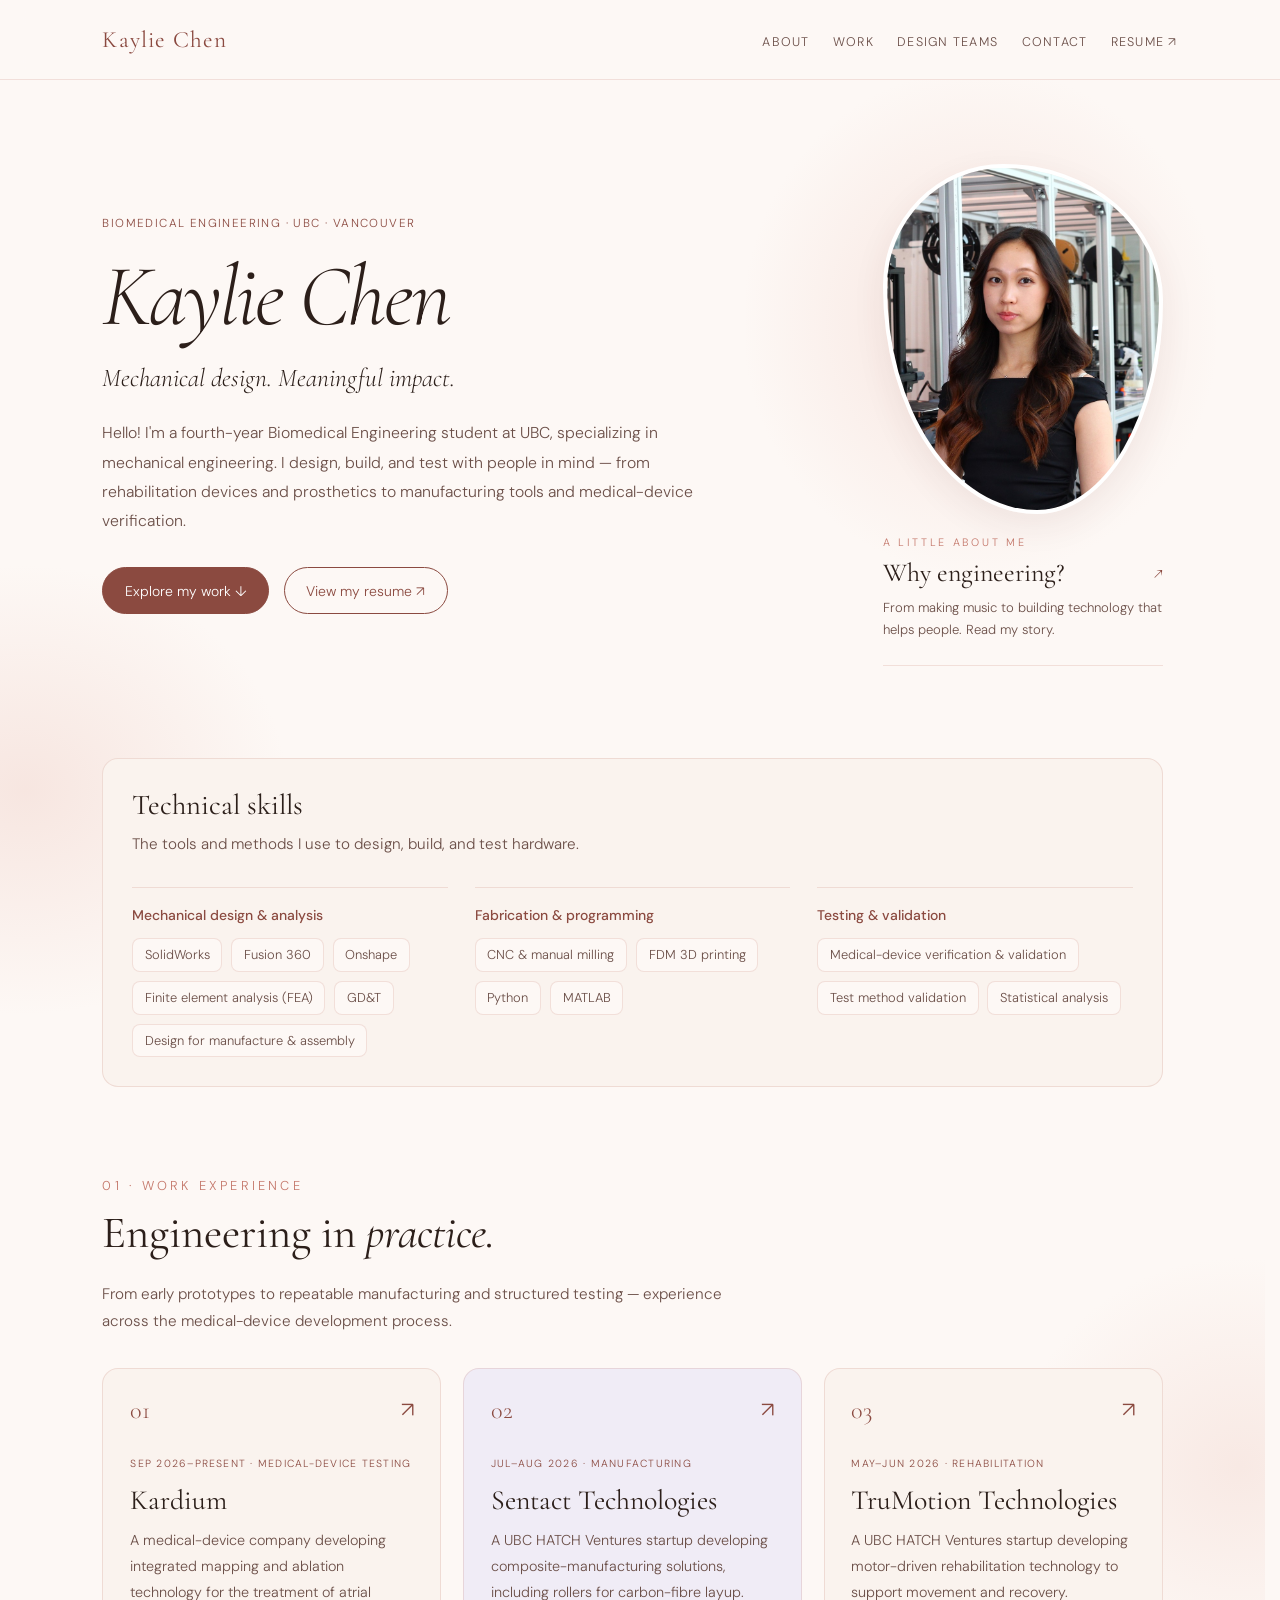
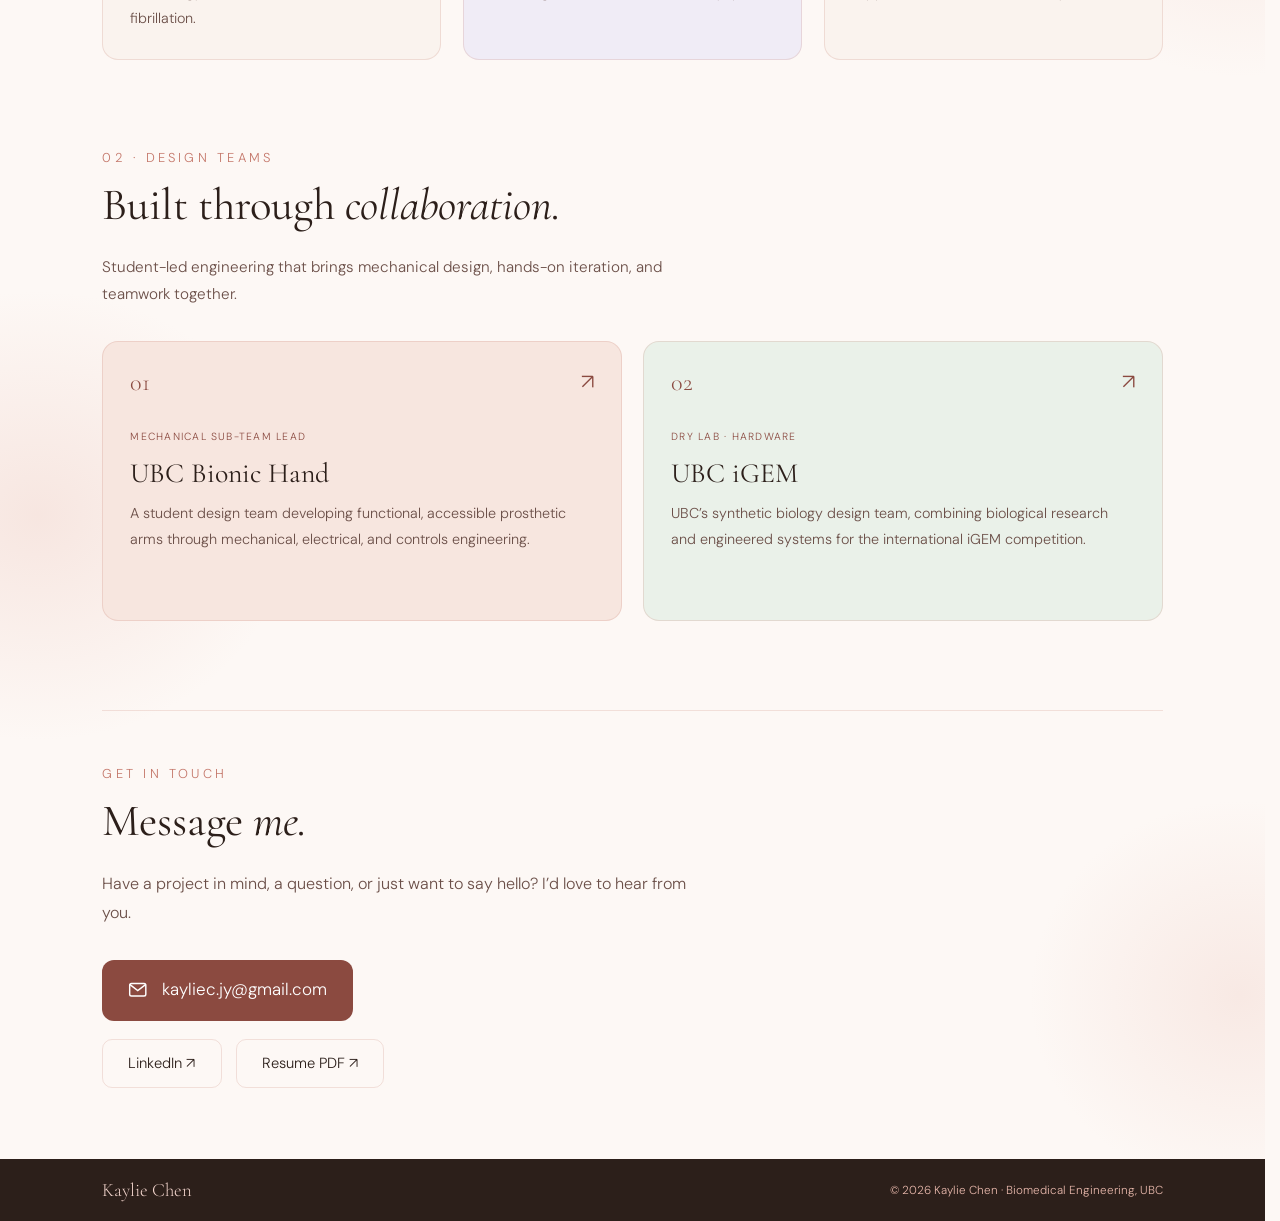
==== commit cb0888b9: "photo" ====
--- a/index.html
+++ b/index.html
@@ -6,10 +6,10 @@
   <title>Kaylie Chen — Portfolio</title>
   <link rel="preconnect" href="https://fonts.googleapis.com">
   <link href="https://fonts.googleapis.com/css2?family=Cormorant+Garamond:ital,wght@0,300;0,400;0,500;1,300;1,400&family=DM+Sans:wght@300;400;500&display=swap" rel="stylesheet">
-  <link rel="stylesheet" href="shared.css?v=20261016-2">
-  <link rel="stylesheet" href="case-details.css?v=20261016-2">
-  <link rel="stylesheet" href="home.css?v=20261016-2">
-  <link rel="stylesheet" href="skills.css?v=20261016-2">
+  <link rel="stylesheet" href="shared.css?v=20261016-3">
+  <link rel="stylesheet" href="case-details.css?v=20261016-3">
+  <link rel="stylesheet" href="home.css?v=20261016-3">
+  <link rel="stylesheet" href="skills.css?v=20261016-3">
   <link rel="icon" href="icon.png">
 </head>
 <body class="portfolio-home">
@@ -62,16 +62,14 @@
 
 <section class="projects" id="projects"><p class="section-label">01 · Work Experience</p><h2 class="section-title">Engineering in <em>practice.</em></h2><p class="projects-intro">From early prototypes to repeatable manufacturing and structured testing — experience across the medical-device development process.</p><div class="project-grid"><a href="kardium.html" data-case="kardium" class="project-card reveal"><div class="project-card-inner card-work"><div class="card-number">01</div><p class="card-tag">Sep 2026–Present · Medical-device testing</p><h3 class="card-title">Kardium</h3><p class="card-desc">A medical-device company developing integrated mapping and ablation technology for the treatment of atrial fibrillation.</p><span class="card-arrow" aria-hidden="true">↗</span></div></a><a href="sentact.html" data-case="sentact" class="project-card reveal"><div class="project-card-inner card-sentact"><div class="card-number">02</div><p class="card-tag">Jul–Aug 2026 · Manufacturing</p><h3 class="card-title">Sentact Technologies</h3><p class="card-desc">A UBC HATCH Ventures startup developing composite-manufacturing solutions, including rollers for carbon-fibre layup.</p><span class="card-arrow" aria-hidden="true">↗</span></div></a><a href="trumotion.html" data-case="trumotion" class="project-card reveal"><div class="project-card-inner card-work"><div class="card-number">03</div><p class="card-tag">May–Jun 2026 · Rehabilitation</p><h3 class="card-title">TruMotion Technologies</h3><p class="card-desc">A UBC HATCH Ventures startup developing motor-driven rehabilitation technology to support movement and recovery.</p><span class="card-arrow" aria-hidden="true">↗</span></div></a></div></section><section class="projects" id="design-teams"><p class="section-label">02 · Design Teams</p><h2 class="section-title">Built through <em>collaboration.</em></h2><p class="projects-intro">Student-led engineering that brings mechanical design, hands-on iteration, and teamwork together.</p><div class="project-grid"><a href="bionics.html" data-case="bionics" class="project-card reveal"><div class="project-card-inner card-bionics"><div class="card-number">01</div><p class="card-tag">Mechanical Sub-Team Lead</p><h3 class="card-title">UBC Bionic Hand</h3><p class="card-desc">A student design team developing functional, accessible prosthetic arms through mechanical, electrical, and controls engineering.</p><span class="card-arrow" aria-hidden="true">↗</span></div></a><a href="igem.html" data-case="igem" class="project-card reveal"><div class="project-card-inner card-igem"><div class="card-number">02</div><p class="card-tag">Dry Lab · Hardware</p><h3 class="card-title">UBC iGEM</h3><p class="card-desc">UBC’s synthetic biology design team, combining biological research and engineered systems for the international iGEM competition.</p><span class="card-arrow" aria-hidden="true">↗</span></div></a></div></section>
   <!-- FOOTER -->
-  <footer id="contact">
-    <div class="footer-name">Kaylie Chen</div>
-    <div class="footer-links">
-      <a href="mailto:kayliec.jy@gmail.com">kayliec.jy@gmail.com</a>
-      <a href="tel:8255613328">(825) 561-3328</a>
-      <a href="https://www.linkedin.com/in/kayliecjy" target="_blank" rel="noopener noreferrer">LinkedIn</a>
-      <span style="color: rgba(255,255,255,0.3)">Vancouver, BC</span>
-    </div>
-    <p class="footer-copy">© 2026 Kaylie Chen · Biomedical Engineering, UBC</p>
-  </footer>
+  <section class="contact-section" id="contact" aria-labelledby="contact-title">
+    <p class="section-label">Get in touch</p>
+    <h2 class="section-title" id="contact-title">Message <em>me.</em></h2>
+    <p class="contact-intro">Have a project in mind, a question, or just want to say hello? I’d love to hear from you.</p>
+    <a class="contact-email" href="mailto:kayliec.jy@gmail.com"><svg viewBox="0 0 24 24" fill="none" stroke="currentColor" stroke-width="1.6" aria-hidden="true"><rect x="3" y="5" width="18" height="14" rx="2"/><path d="m3 6 9 7 9-7"/></svg><span>kayliec.jy@gmail.com</span></a>
+    <div class="contact-actions"><a href="https://www.linkedin.com/in/kayliecjy" target="_blank" rel="noopener noreferrer">LinkedIn &#8599;</a><a href="assets/Kaylie-Chen-Resume.pdf" target="_blank" rel="noopener">Resume PDF &#8599;</a></div>
+  </section>
+  <footer><div class="footer-inner"><span class="footer-name">Kaylie Chen</span><p class="footer-copy">&#169; 2026 Kaylie Chen &middot; Biomedical Engineering, UBC</p></div></footer>
 
 
 <dialog class="experience-dialog" aria-label="Experience details">
--- a/home.css
+++ b/home.css
@@ -15,8 +15,8 @@
 .btn-primary-hw { background: var(--rose-dark); color: white; }
 .btn-handwritten:hover { transform: translateY(-2px); background: var(--pink); color: var(--rose-dark); }
 .hero-aside { width: 280px; position: relative; z-index: 1; justify-self: end; min-width: 0; }
-.hero-photo-frame { width: 280px; height: 350px; position: relative; border-radius: 12px; overflow: hidden; border: 4px solid #fff; box-shadow: 0 12px 35px #51312a12; }
-.hero-photo-frame .hero-photo { position: absolute; inset: 0; width: 100%; height: 100%; max-width: 100%; object-fit: cover; object-position: 50% 40%; border-radius: 8px; }
+.hero-photo-frame { width: 280px; height: 350px; position: relative; border-radius: 43% 57% 45% 55% / 35% 39% 61% 65%; overflow: hidden; border: 4px solid #fff; box-shadow: 0 12px 35px #51312a12; }
+.hero-photo-frame .hero-photo { position: absolute; inset: 0; width: 100%; height: 100%; max-width: 100%; object-fit: cover; object-position: 50% 40%; }
 .story-link { display: block; padding: 1.2rem 0 .25rem; text-decoration: none; color: var(--text); border-bottom: 1px solid var(--border); }
 .story-link .section-label { display: block; font-size: .6rem; margin-bottom: .4rem; }
 .story-title { display: flex; justify-content: space-between; align-items: center; font: 400 1.45rem 'Cormorant Garamond', serif; }
@@ -43,6 +43,20 @@
 .portfolio-home .portfolio-skills { padding: 1rem 0; }
 .portfolio-home .portfolio-skills__panel { border-radius: 16px; padding: 1.6rem; }
 .portfolio-home .portfolio-skills__title { font-size: 1.6rem; }
+.contact-section { width: min(var(--content-width), calc(100% - 2 * var(--page-gutter))); margin: 4rem auto 0; padding: 3rem 0 4rem; border-top: 1px solid var(--border); }
+.contact-section .section-title { margin-bottom: 1.2rem; }
+.contact-intro { color: var(--text-soft); font-size: .9rem; line-height: 1.8; max-width: 55ch; margin-bottom: 1.8rem; }
+.contact-email { display: inline-flex; align-items: center; gap: .75rem; max-width: 100%; padding: 1rem 1.4rem; border-radius: 12px; background: var(--rose-dark); color: white; text-decoration: none; font-size: .95rem; line-height: 1.5; overflow-wrap: anywhere; transition: background .2s; }
+.contact-email:hover { background: #71392f; }
+.contact-email svg { width: 1.2rem; height: 1.2rem; flex-shrink: 0; }
+.contact-actions { display: flex; flex-wrap: wrap; gap: .8rem; margin-top: 1rem; }
+.contact-actions a { display: inline-flex; align-items: center; justify-content: center; min-height: 48px; padding: .75rem 1.4rem; border: 1px solid var(--border); border-radius: 10px; color: var(--text); text-decoration: none; font-size: .82rem; transition: background .2s; }
+.contact-actions a:hover { background: var(--cream); }
+.portfolio-home footer { margin-top: 0; padding: 1.1rem 0; }
+.footer-inner { width: min(var(--content-width), calc(100% - 2 * var(--page-gutter))); margin-inline: auto; display: flex; align-items: center; justify-content: space-between; gap: .75rem 2rem; flex-wrap: wrap; }
+.portfolio-home .footer-inner .footer-name { font-size: 1.05rem; }
+.portfolio-home .footer-inner .footer-copy { margin: 0; font-size: .65rem; }
+@media (max-width: 650px) { .contact-section { margin-top: 3rem; padding: 2.5rem 0 3rem; } .contact-email { padding: .9rem 1rem; font-size: .8rem; gap: .6rem; } .contact-actions { display: grid; grid-template-columns: repeat(2, minmax(0, 1fr)); } .contact-actions a { padding-inline: .6rem; font-size: .75rem; } .footer-inner { align-items: flex-start; flex-direction: column; text-align: left; gap: .3rem; } }
 @media (max-width: 1050px) { #projects .project-grid { grid-template-columns: repeat(2, minmax(0, 1fr)); } }
 @media (max-width: 800px) { .hero { grid-template-columns: minmax(0, 1fr) 240px; gap: 2rem; } .hero-aside { width: 240px; } .hero-photo-frame { width: 240px; height: 300px; } .hero-name { font-size: 3.5rem; } }
 @media (max-width: 650px) { .portfolio-home { --page-gutter: 1.5rem; } .hero { padding: 9rem 0 2.5rem; grid-template-columns: minmax(0, 1fr); min-height: 0; gap: 2rem; } .hero-name { font-size: clamp(3rem, 12vw, 4rem); } .hero-aside { justify-self: center; width: min(240px, 100%); } .hero-photo-frame { width: 100%; max-width: 240px; height: 300px; } .hero-bg-blob { width: 290px; height: 390px; right: -1rem; top: 18rem; } .project-grid, #projects .project-grid { grid-template-columns: minmax(0, 1fr); } .projects { padding-top: 3rem; } #projects, #design-teams { scroll-margin-top: -3rem; } .project-card-inner { min-height: 250px; } .portfolio-home .portfolio-skills__panel { padding: 1.3rem; } }
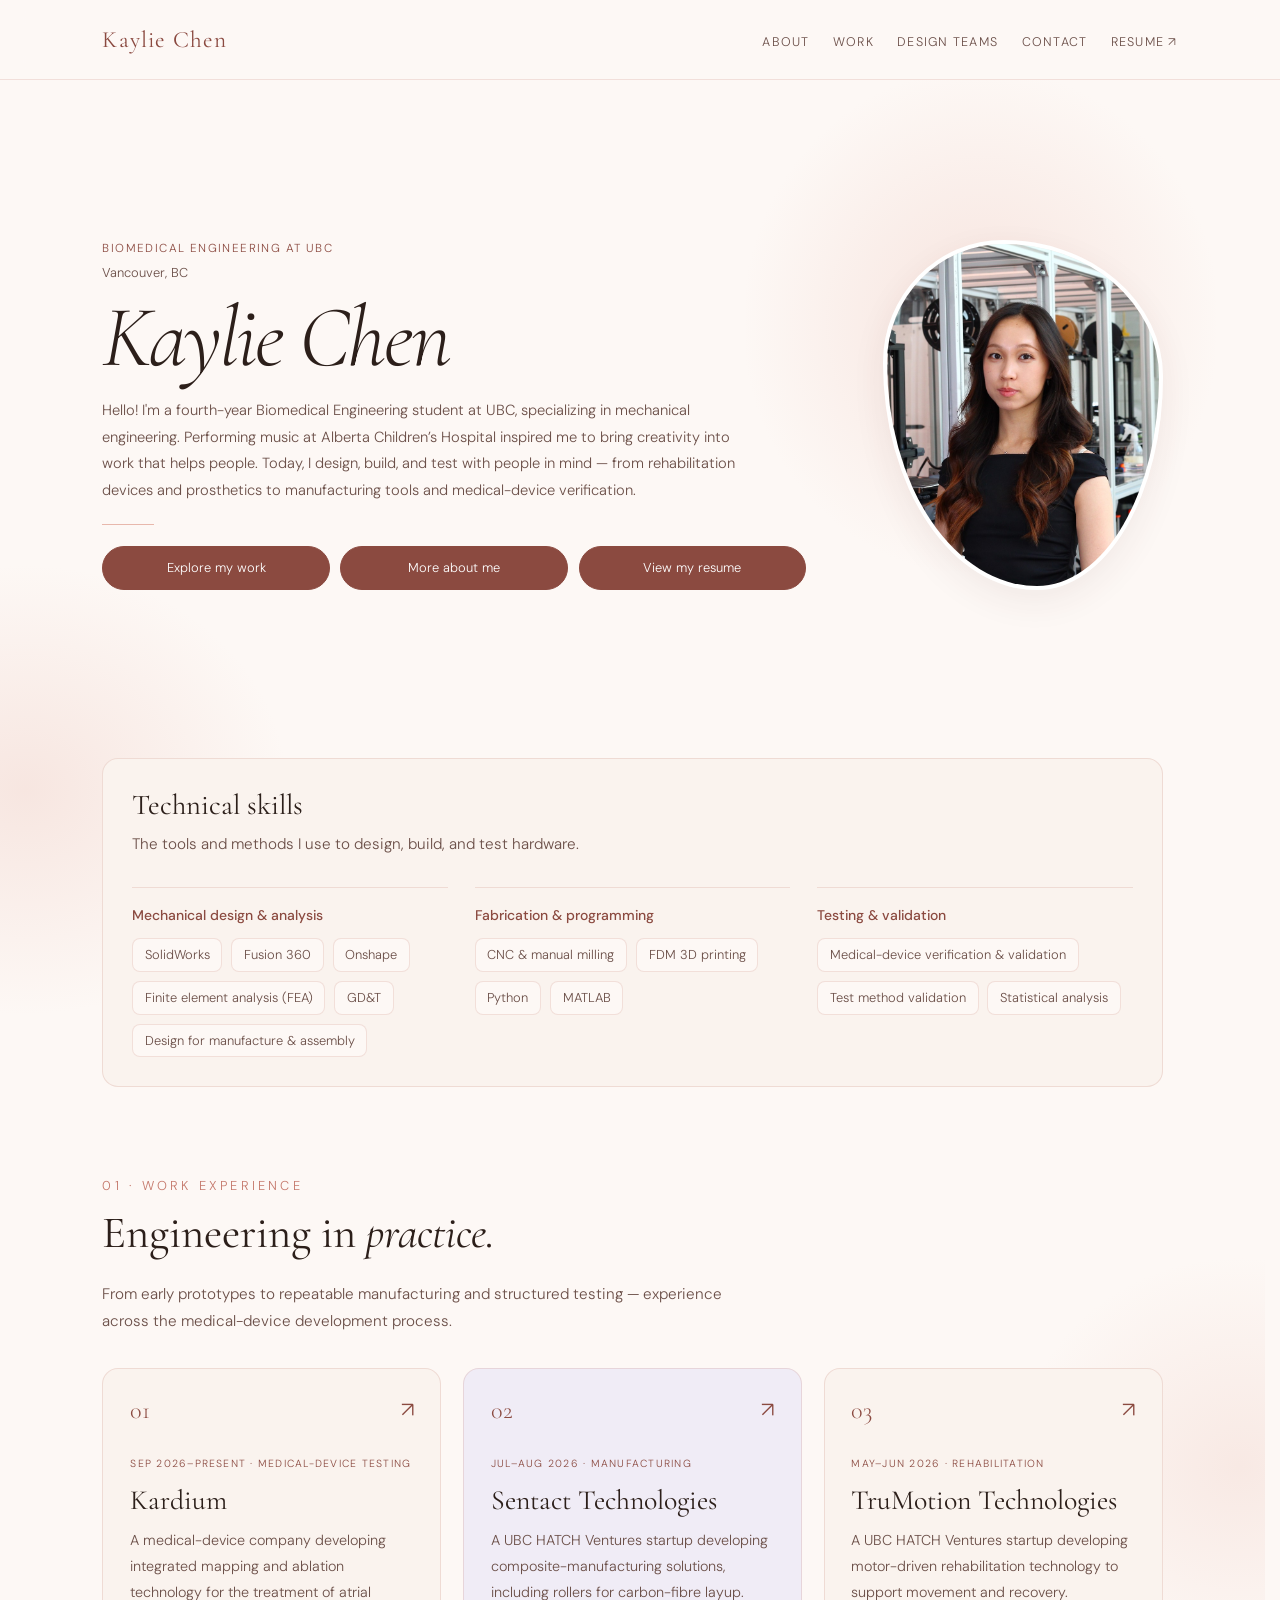
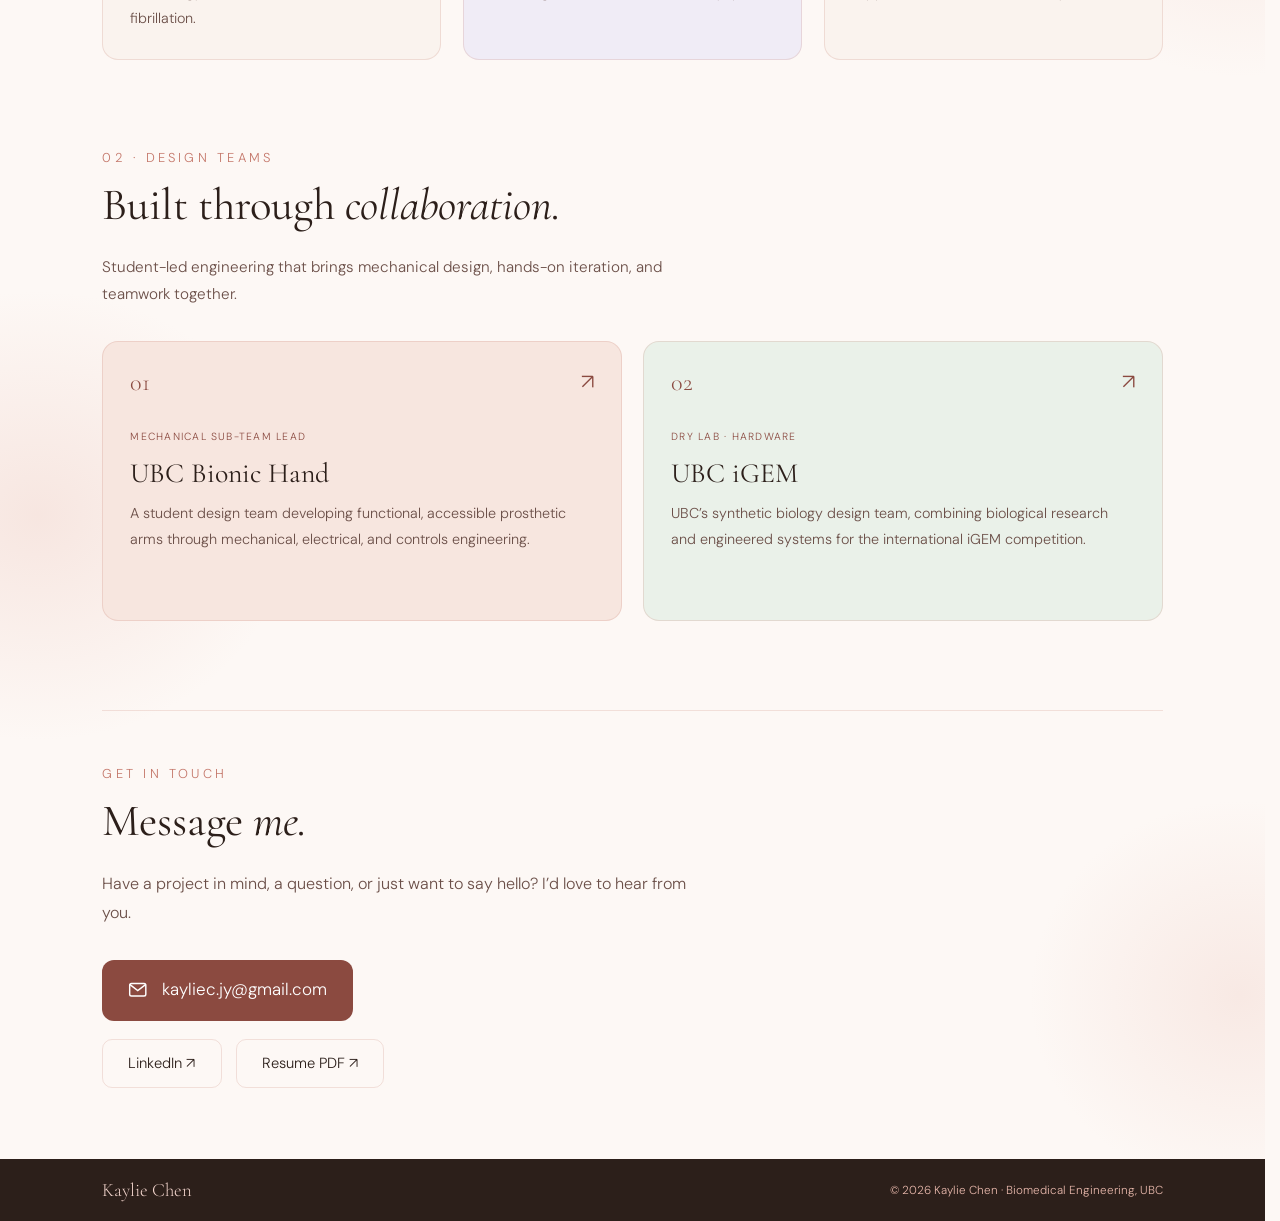
==== commit e7715cc0: "intro update" ====
--- a/index.html
+++ b/index.html
@@ -6,10 +6,10 @@
   <title>Kaylie Chen — Portfolio</title>
   <link rel="preconnect" href="https://fonts.googleapis.com">
   <link href="https://fonts.googleapis.com/css2?family=Cormorant+Garamond:ital,wght@0,300;0,400;0,500;1,300;1,400&family=DM+Sans:wght@300;400;500&display=swap" rel="stylesheet">
-  <link rel="stylesheet" href="shared.css?v=20261016-3">
-  <link rel="stylesheet" href="case-details.css?v=20261016-3">
-  <link rel="stylesheet" href="home.css?v=20261016-3">
-  <link rel="stylesheet" href="skills.css?v=20261016-3">
+  <link rel="stylesheet" href="shared.css?v=20261016-4">
+  <link rel="stylesheet" href="case-details.css?v=20261016-4">
+  <link rel="stylesheet" href="home.css?v=20261016-4">
+  <link rel="stylesheet" href="skills.css?v=20261016-4">
   <link rel="icon" href="icon.png">
 </head>
 <body class="portfolio-home">
@@ -19,23 +19,19 @@
   <!-- HERO -->
   <section class="hero">
     <div class="hero-bg-blob" aria-hidden="true"></div>
-    <div class="hero-content">
-      <p class="hero-tag">Biomedical Engineering · UBC · Vancouver</p>
+    <div class="hero-content" id="about">
+      <div class="hero-meta"><p class="hero-tag">Biomedical Engineering at UBC</p><p class="hero-location">Vancouver, BC</p></div>
       <h1 class="hero-name"><em>Kaylie Chen</em></h1>
-      <p class="hero-subtitle"><em>Mechanical design. Meaningful impact.</em></p>
-      <p class="hero-desc">Hello! I'm a fourth-year Biomedical Engineering student at UBC, specializing in mechanical engineering. I design, build, and test with people in mind — from rehabilitation devices and prosthetics to manufacturing tools and medical-device verification.</p>
+      <p class="hero-desc">Hello! I'm a fourth-year Biomedical Engineering student at UBC, specializing in mechanical engineering. Performing music at Alberta Children’s Hospital inspired me to bring creativity into work that helps people. Today, I design, build, and test with people in mind — from rehabilitation devices and prosthetics to manufacturing tools and medical-device verification.</p>
+      <div class="hero-divider" aria-hidden="true"></div>
       <div class="hero-buttons">
-        <a href="#projects" class="btn-handwritten btn-primary-hw">Explore my work &darr;</a>
-        <a href="assets/Kaylie-Chen-Resume.pdf" target="_blank" rel="noopener" class="btn-handwritten btn-ghost-hw">View my resume &nearr;</a>
+        <a href="#projects" class="btn-handwritten">Explore my work</a>
+        <a href="about.html" class="btn-handwritten">More about me</a>
+        <a href="assets/Kaylie-Chen-Resume.pdf" target="_blank" rel="noopener" class="btn-handwritten">View my resume</a>
       </div>
     </div>
     <aside class="hero-aside" aria-label="About Kaylie">
       <div class="hero-photo-frame"><img class="hero-photo" src="assets/kaylie-chen.jpg" alt="Kaylie Chen in a fabrication lab beside 3D printers" width="280" height="350" fetchpriority="high"></div>
-      <a class="story-link" id="about" href="about.html">
-        <span class="section-label">A little about me</span>
-        <span class="story-title">Why engineering? <span aria-hidden="true">↗</span></span>
-        <span class="story-description">From making music to building technology that helps people. Read my story.</span>
-      </a>
     </aside>
   </section>
 
--- a/home.css
+++ b/home.css
@@ -3,14 +3,18 @@
 .portfolio-home nav { padding-inline: max(var(--page-gutter), calc((100% - var(--content-width)) / 2)); }
 .hero, .projects, .portfolio-home .portfolio-skills { width: min(var(--content-width), calc(100% - 2 * var(--page-gutter))); margin-inline: auto; max-width: none; }
 .hero { min-height: 740px; display: grid; grid-template-columns: minmax(0, 1fr) 280px; gap: clamp(3rem, 6vw, 6rem); align-items: center; position: relative; padding: 9rem 0 4rem; }
-.hero-content { position: relative; min-width: 0; z-index: 1; }
+.hero-content { position: relative; min-width: 0; z-index: 1; min-height: 350px; display: flex; flex-direction: column; justify-content: space-between; }
+.hero-location { font-size: .72rem; color: var(--text-soft); margin-top: .4rem; line-height: 1.5; }
 .hero-tag, .card-tag { font-size: .65rem; letter-spacing: .12em; text-transform: uppercase; color: var(--rose-dark); }
-.hero-name { font-family: 'Cormorant Garamond', serif; font-weight: 400; font-size: clamp(3.5rem, 6.8vw, 5.7rem); line-height: 1.05; margin: 1.1rem 0; letter-spacing: -.035em; }
+.hero-name { font-family: 'Cormorant Garamond', serif; font-weight: 400; font-size: clamp(3.5rem, 6.8vw, 5.7rem); line-height: 1.05; margin: .4rem 0 .6rem; letter-spacing: -.035em; }
 .hero-name em { font-weight: 300; }
 .hero-subtitle { font-family: 'Cormorant Garamond', serif; font-size: clamp(1.3rem, 2vw, 1.65rem); margin-bottom: 1.4rem; }
-.hero-desc { max-width: 56ch; color: var(--text-soft); font-size: .88rem; line-height: 1.85; }
+.hero-desc { max-width: 65ch; color: var(--text-soft); font-size: .82rem; line-height: 1.8; }
 .hero-bg-blob { position: absolute; width: 470px; height: 500px; right: -3rem; top: 4rem; background: radial-gradient(ellipse, #f2d4cc90, transparent 72%); pointer-events: none; z-index: 0; }
-.hero-buttons { display: flex; flex-wrap: wrap; gap: .8rem; margin-top: 1.8rem; }
+.hero-divider { width: 52px; height: 1px; background: var(--pink-mid); margin: 1rem 0; flex-shrink: 0; }
+.hero-buttons { display: flex; flex-wrap: wrap; gap: .6rem; }
+.hero-buttons .btn-handwritten { background: var(--rose-dark); color: white; font-size: .72rem; min-width: 0; flex: 1; min-height: 44px; padding: .65rem .7rem; white-space: nowrap; }
+.hero-buttons .btn-handwritten:hover { background: var(--pink); color: var(--rose-dark); }
 .btn-handwritten { display: inline-flex; align-items: center; justify-content: center; padding: .75rem 1.2rem; border-radius: 50px; border: 1px solid var(--rose-dark); font-size: .78rem; text-decoration: none; color: var(--rose-dark); transition: background .2s, transform .2s; }
 .btn-primary-hw { background: var(--rose-dark); color: white; }
 .btn-handwritten:hover { transform: translateY(-2px); background: var(--pink); color: var(--rose-dark); }
@@ -80,3 +84,6 @@
 .team-case .highlight-box ul li::before { position: absolute; left: 0; }
 @media (max-width: 480px) { .team-case .highlight-box { padding: 1.3rem; } .team-case .dbtl-grid { grid-template-columns: 1fr; } }
 @media (max-width: 768px) { .experience-dialog { width: calc(100% - 1rem); max-height: calc(100svh - 1rem); border-radius: 16px; } .dialog-body { padding: 1.5rem; } .dialog-toolbar { padding: .8rem 1rem; } }
+
+@media (max-width: 1000px) { .hero-content { min-height: 0; } .hero-buttons { flex-direction: column; align-items: stretch; } .hero-buttons .btn-handwritten { flex: none; } }
+@media (max-width: 650px) { .hero-name { margin-block: .8rem; } .hero-buttons { gap: .6rem; } }
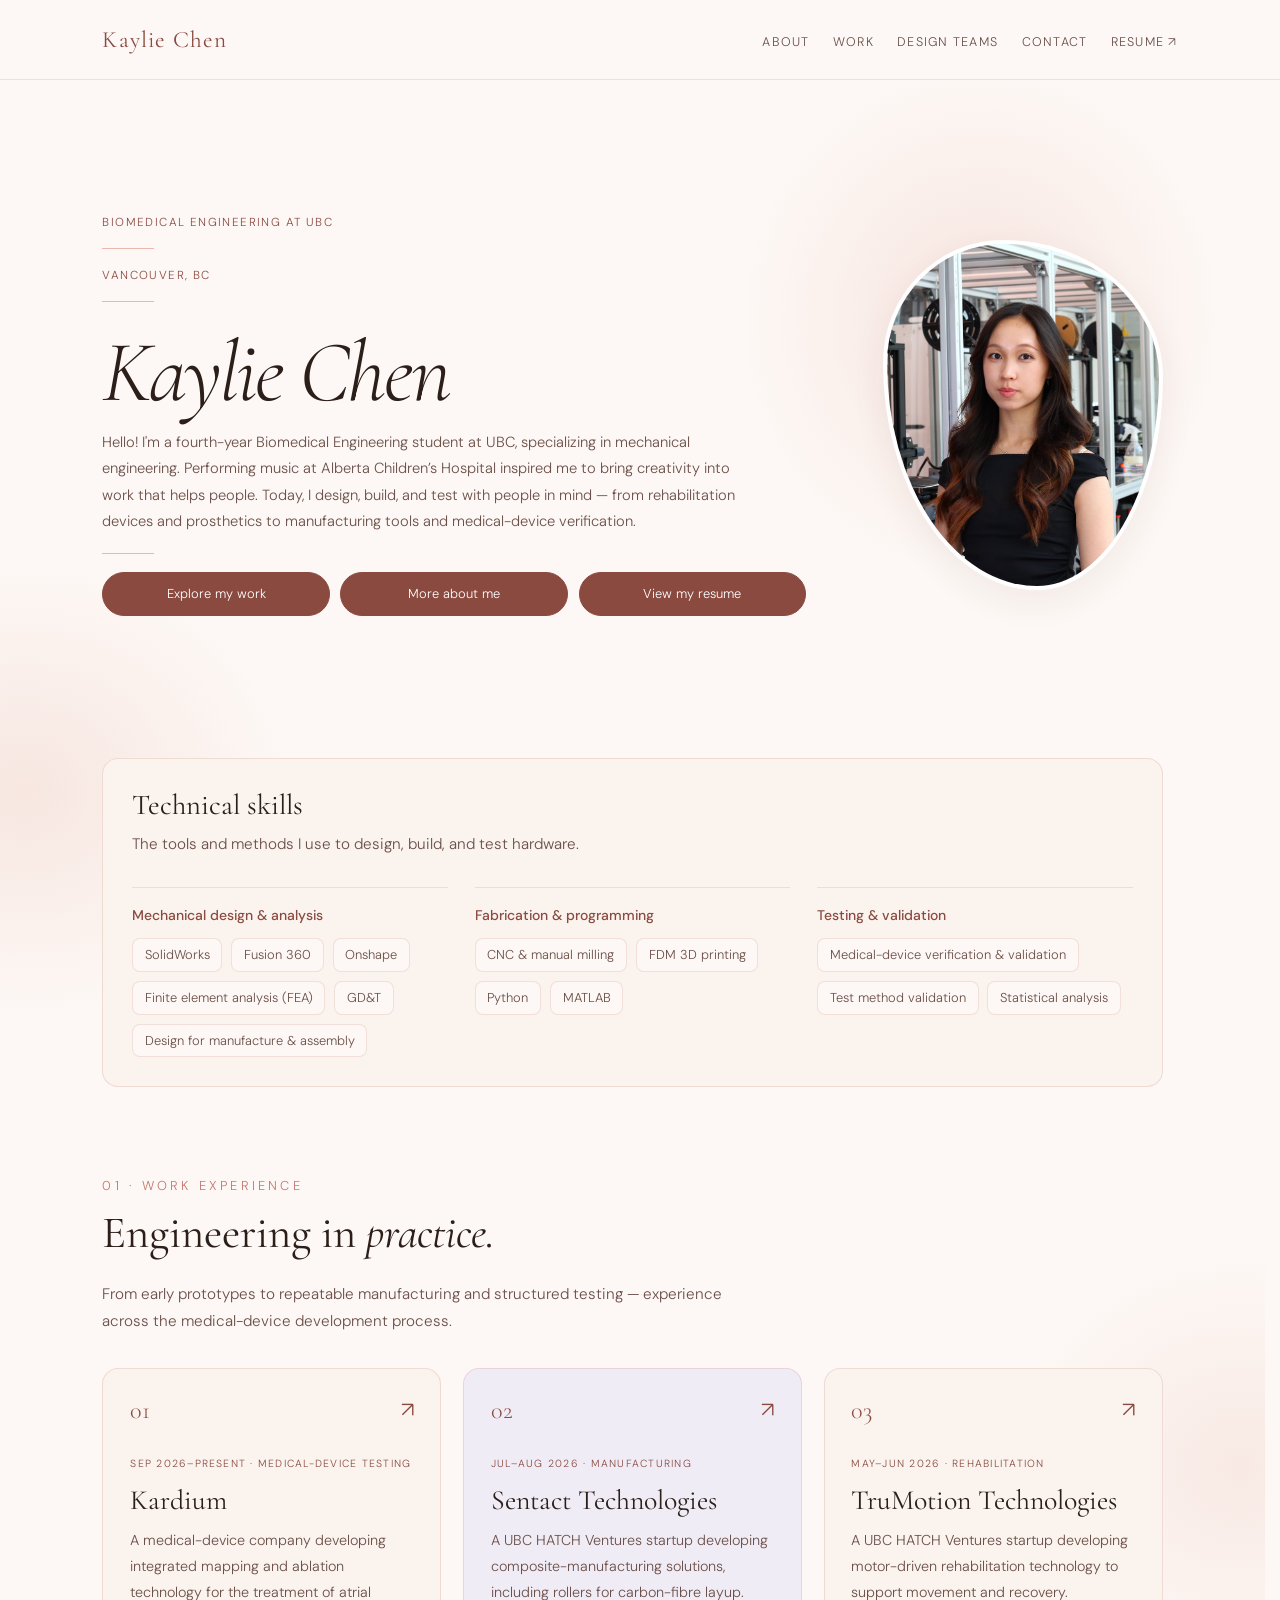
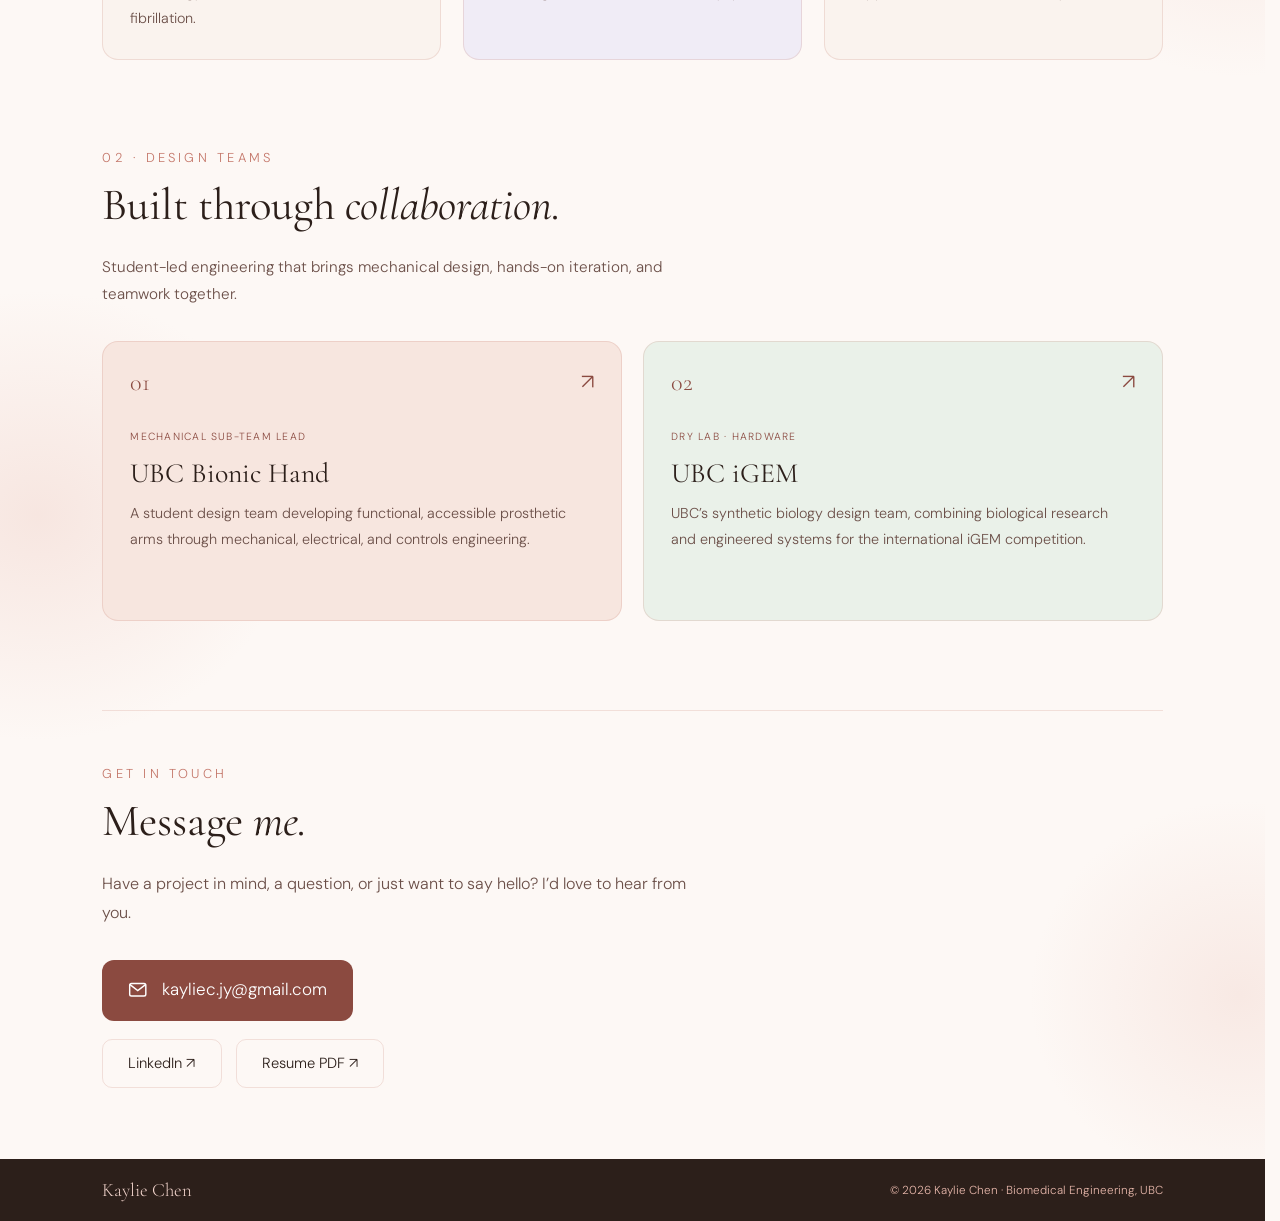
==== commit 258e5f8a: "Update index.html" ====
--- a/index.html
+++ b/index.html
@@ -20,7 +20,10 @@
   <section class="hero">
     <div class="hero-bg-blob" aria-hidden="true"></div>
     <div class="hero-content" id="about">
-      <div class="hero-meta"><p class="hero-tag">Biomedical Engineering at UBC</p><p class="hero-location">Vancouver, BC</p></div>
+      <div class="hero-meta"><p class="hero-tag">Biomedical Engineering at UBC</p></div>
+      <div class="hero-divider" aria-hidden="true"></div>
+      <div class = "here-meta"><p class="hero-tag">Vancouver, BC</p></div>
+      <div class="hero-divider" aria-hidden="true"></div>
       <h1 class="hero-name"><em>Kaylie Chen</em></h1>
       <p class="hero-desc">Hello! I'm a fourth-year Biomedical Engineering student at UBC, specializing in mechanical engineering. Performing music at Alberta Children’s Hospital inspired me to bring creativity into work that helps people. Today, I design, build, and test with people in mind — from rehabilitation devices and prosthetics to manufacturing tools and medical-device verification.</p>
       <div class="hero-divider" aria-hidden="true"></div>
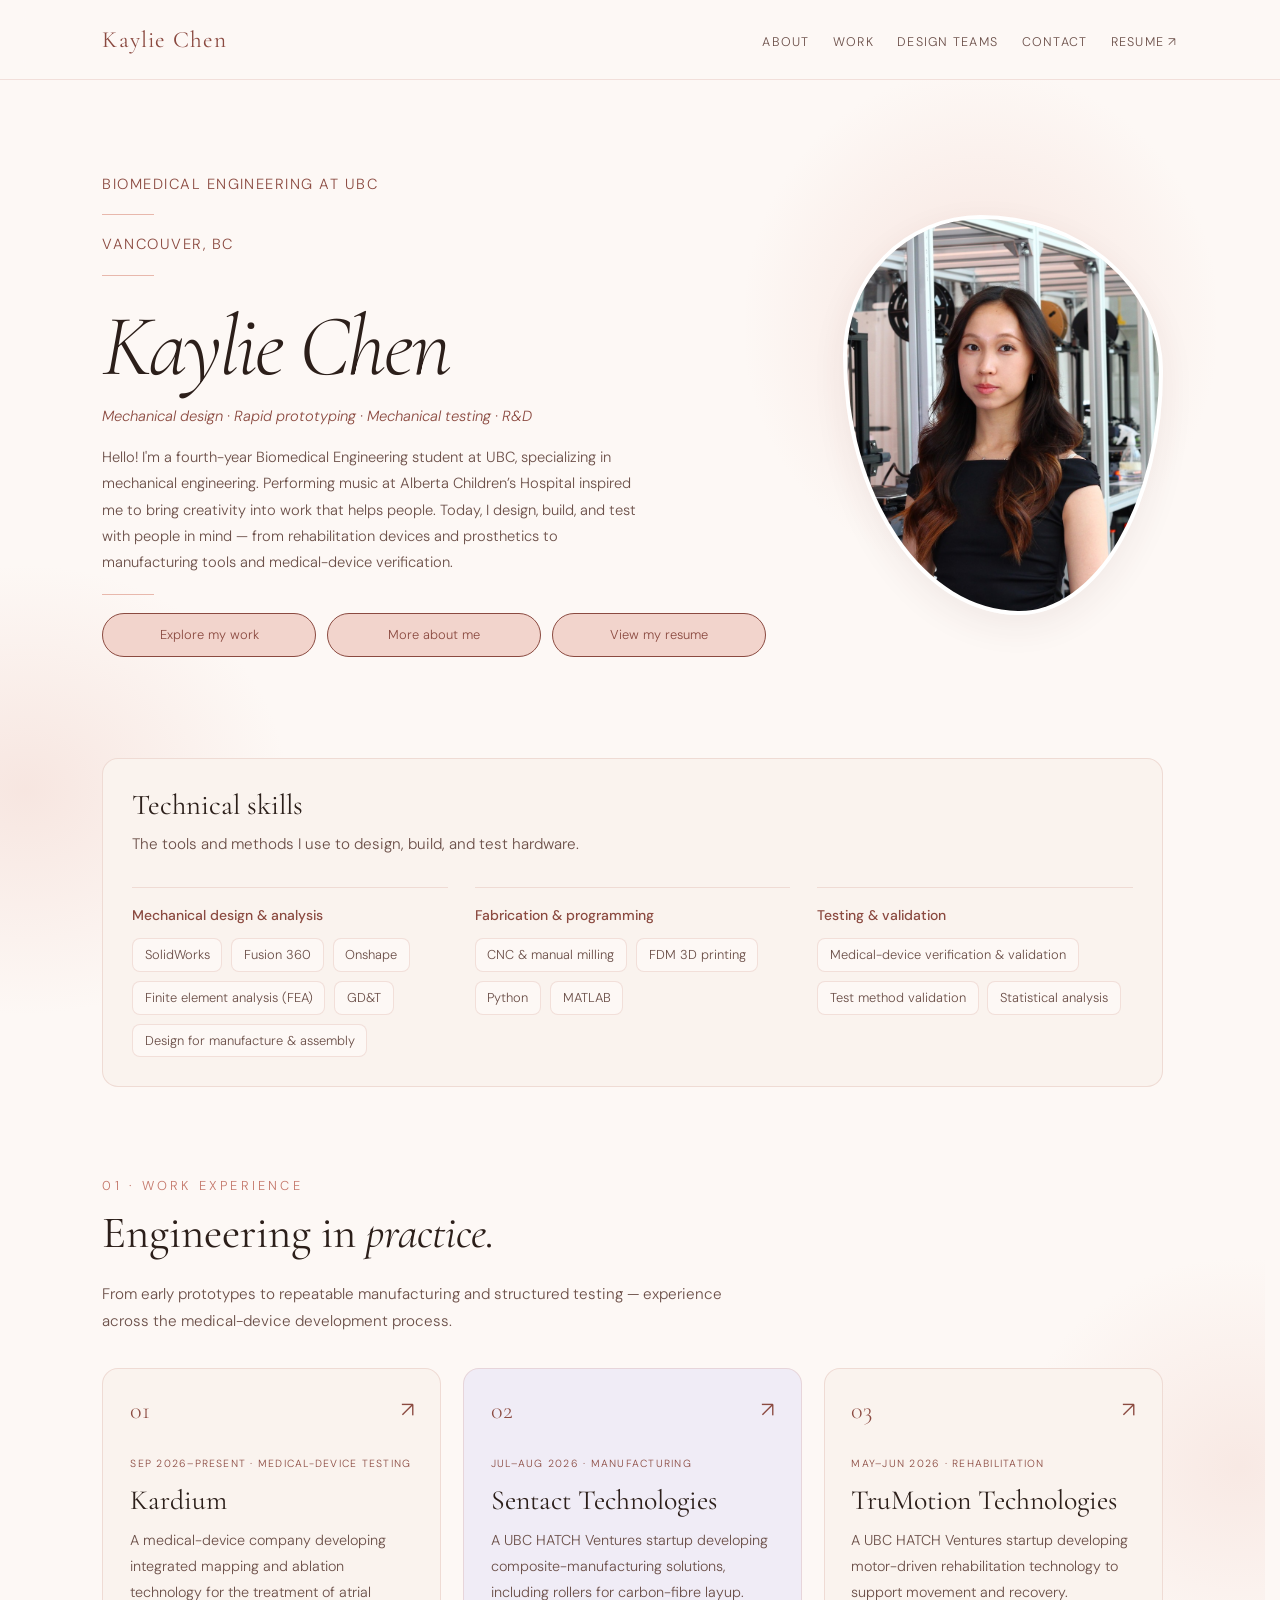
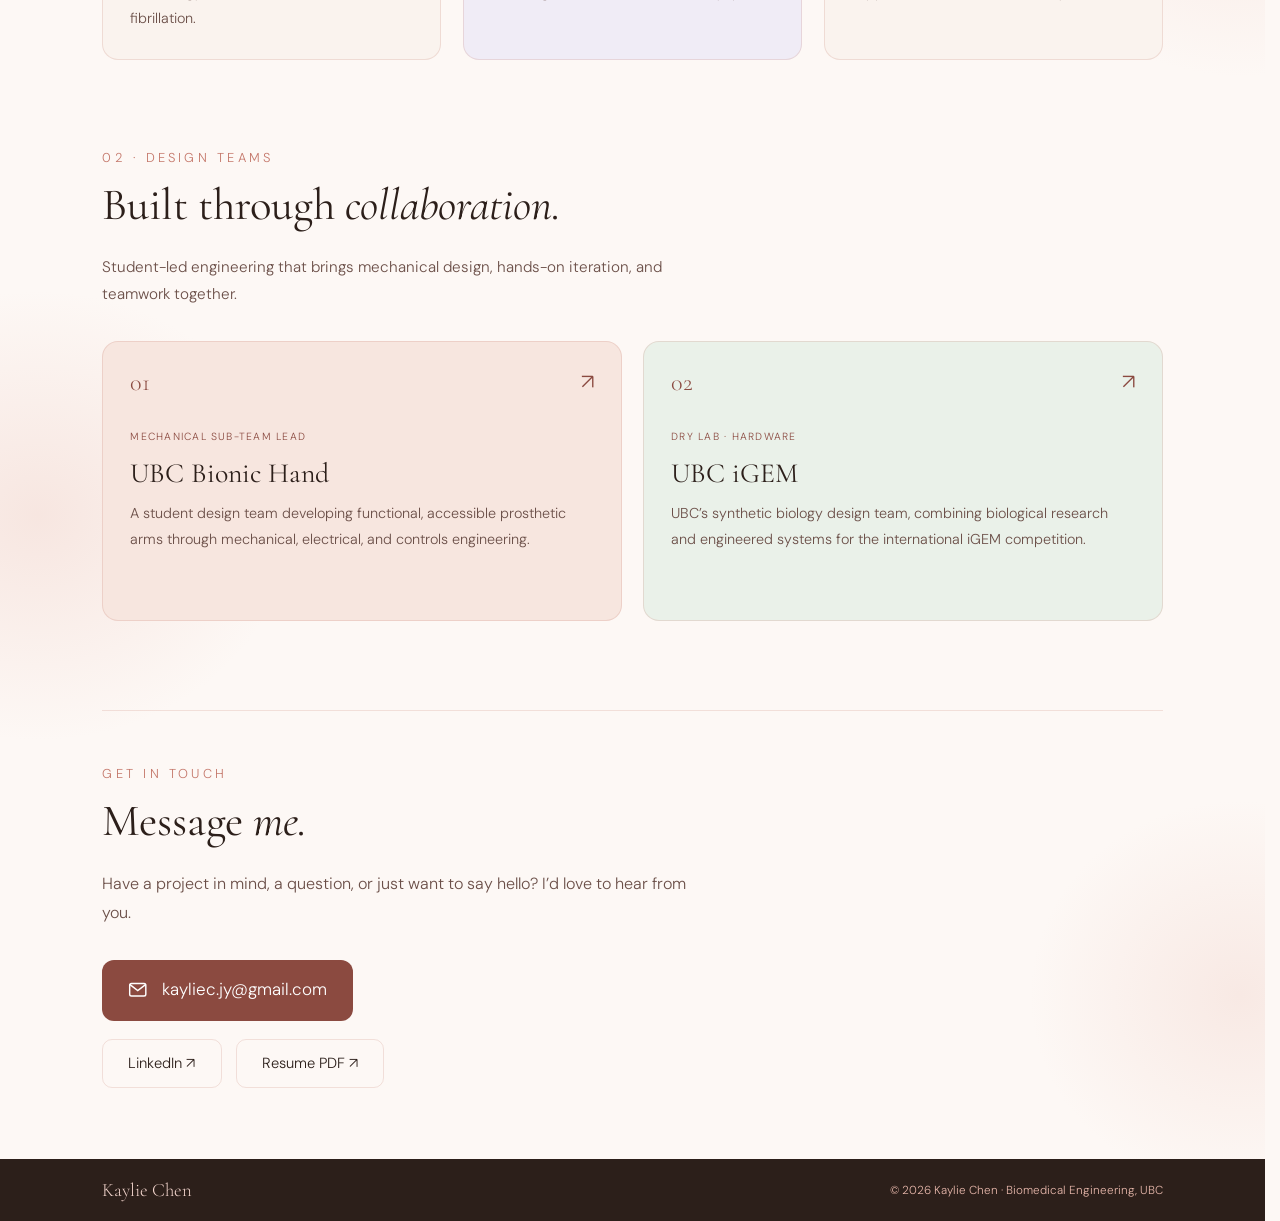
==== commit 75c02c00: "intro update" ====
--- a/index.html
+++ b/index.html
@@ -6,10 +6,10 @@
   <title>Kaylie Chen — Portfolio</title>
   <link rel="preconnect" href="https://fonts.googleapis.com">
   <link href="https://fonts.googleapis.com/css2?family=Cormorant+Garamond:ital,wght@0,300;0,400;0,500;1,300;1,400&family=DM+Sans:wght@300;400;500&display=swap" rel="stylesheet">
-  <link rel="stylesheet" href="shared.css?v=20261016-4">
-  <link rel="stylesheet" href="case-details.css?v=20261016-4">
-  <link rel="stylesheet" href="home.css?v=20261016-4">
-  <link rel="stylesheet" href="skills.css?v=20261016-4">
+  <link rel="stylesheet" href="shared.css?v=20261016-5">
+  <link rel="stylesheet" href="case-details.css?v=20261016-5">
+  <link rel="stylesheet" href="home.css?v=20261016-5">
+  <link rel="stylesheet" href="skills.css?v=20261016-5">
   <link rel="icon" href="icon.png">
 </head>
 <body class="portfolio-home">
@@ -25,6 +25,7 @@
       <div class = "here-meta"><p class="hero-tag">Vancouver, BC</p></div>
       <div class="hero-divider" aria-hidden="true"></div>
       <h1 class="hero-name"><em>Kaylie Chen</em></h1>
+      <p class="hero-strengths"><em>Mechanical design · Rapid prototyping · Mechanical testing · R&amp;D</em></p>
       <p class="hero-desc">Hello! I'm a fourth-year Biomedical Engineering student at UBC, specializing in mechanical engineering. Performing music at Alberta Children’s Hospital inspired me to bring creativity into work that helps people. Today, I design, build, and test with people in mind — from rehabilitation devices and prosthetics to manufacturing tools and medical-device verification.</p>
       <div class="hero-divider" aria-hidden="true"></div>
       <div class="hero-buttons">
@@ -34,7 +35,7 @@
       </div>
     </div>
     <aside class="hero-aside" aria-label="About Kaylie">
-      <div class="hero-photo-frame"><img class="hero-photo" src="assets/kaylie-chen.jpg" alt="Kaylie Chen in a fabrication lab beside 3D printers" width="280" height="350" fetchpriority="high"></div>
+      <div class="hero-photo-frame"><img class="hero-photo" src="assets/kaylie-chen.jpg" alt="Kaylie Chen in a fabrication lab beside 3D printers" width="320" height="400" fetchpriority="high"></div>
     </aside>
   </section>
 
--- a/home.css
+++ b/home.css
@@ -2,24 +2,26 @@
 .portfolio-home { --content-width: 1080px; --page-gutter: clamp(1.5rem, 8vw, 8rem); background-image: radial-gradient(ellipse 350px 300px at 2% 28%, #edc8be60, transparent 75%), radial-gradient(ellipse 300px 280px at 98% 52%, #edc8be50, transparent 75%), radial-gradient(ellipse 340px 300px at 3% 75%, #edc8be60, transparent 75%), radial-gradient(ellipse 280px 260px at 98% 92%, #edc8be50, transparent 75%); background-repeat: no-repeat; }
 .portfolio-home nav { padding-inline: max(var(--page-gutter), calc((100% - var(--content-width)) / 2)); }
 .hero, .projects, .portfolio-home .portfolio-skills { width: min(var(--content-width), calc(100% - 2 * var(--page-gutter))); margin-inline: auto; max-width: none; }
-.hero { min-height: 740px; display: grid; grid-template-columns: minmax(0, 1fr) 280px; gap: clamp(3rem, 6vw, 6rem); align-items: center; position: relative; padding: 9rem 0 4rem; }
+.hero { min-height: 740px; display: grid; grid-template-columns: minmax(0, 1fr) 320px; gap: clamp(3rem, 6vw, 6rem); align-items: center; position: relative; padding: 9rem 0 4rem; }
 .hero-content { position: relative; min-width: 0; z-index: 1; min-height: 350px; display: flex; flex-direction: column; justify-content: space-between; }
 .hero-location { font-size: .72rem; color: var(--text-soft); margin-top: .4rem; line-height: 1.5; }
 .hero-tag, .card-tag { font-size: .65rem; letter-spacing: .12em; text-transform: uppercase; color: var(--rose-dark); }
+.hero-content .hero-tag { font-size: .82rem; letter-spacing: .1em; line-height: 1.6; }
+.hero-strengths { max-width: 50ch; font-size: .82rem; line-height: 1.8; color: var(--rose-dark); margin-bottom: .8rem; }
 .hero-name { font-family: 'Cormorant Garamond', serif; font-weight: 400; font-size: clamp(3.5rem, 6.8vw, 5.7rem); line-height: 1.05; margin: .4rem 0 .6rem; letter-spacing: -.035em; }
 .hero-name em { font-weight: 300; }
 .hero-subtitle { font-family: 'Cormorant Garamond', serif; font-size: clamp(1.3rem, 2vw, 1.65rem); margin-bottom: 1.4rem; }
-.hero-desc { max-width: 65ch; color: var(--text-soft); font-size: .82rem; line-height: 1.8; }
+.hero-desc { max-width: 54ch; color: var(--text-soft); font-size: .82rem; line-height: 1.8; }
 .hero-bg-blob { position: absolute; width: 470px; height: 500px; right: -3rem; top: 4rem; background: radial-gradient(ellipse, #f2d4cc90, transparent 72%); pointer-events: none; z-index: 0; }
 .hero-divider { width: 52px; height: 1px; background: var(--pink-mid); margin: 1rem 0; flex-shrink: 0; }
 .hero-buttons { display: flex; flex-wrap: wrap; gap: .6rem; }
-.hero-buttons .btn-handwritten { background: var(--rose-dark); color: white; font-size: .72rem; min-width: 0; flex: 1; min-height: 44px; padding: .65rem .7rem; white-space: nowrap; }
-.hero-buttons .btn-handwritten:hover { background: var(--pink); color: var(--rose-dark); }
+.hero-buttons .btn-handwritten { background: var(--pink); color: var(--rose-dark); font-size: .72rem; min-width: 0; flex: 1; min-height: 44px; padding: .65rem .7rem; white-space: nowrap; }
+.hero-buttons .btn-handwritten:hover { background: var(--rose-dark); color: white; }
 .btn-handwritten { display: inline-flex; align-items: center; justify-content: center; padding: .75rem 1.2rem; border-radius: 50px; border: 1px solid var(--rose-dark); font-size: .78rem; text-decoration: none; color: var(--rose-dark); transition: background .2s, transform .2s; }
 .btn-primary-hw { background: var(--rose-dark); color: white; }
 .btn-handwritten:hover { transform: translateY(-2px); background: var(--pink); color: var(--rose-dark); }
-.hero-aside { width: 280px; position: relative; z-index: 1; justify-self: end; min-width: 0; }
-.hero-photo-frame { width: 280px; height: 350px; position: relative; border-radius: 43% 57% 45% 55% / 35% 39% 61% 65%; overflow: hidden; border: 4px solid #fff; box-shadow: 0 12px 35px #51312a12; }
+.hero-aside { width: 320px; position: relative; z-index: 1; justify-self: end; min-width: 0; }
+.hero-photo-frame { width: 320px; height: 400px; position: relative; border-radius: 43% 57% 45% 55% / 35% 39% 61% 65%; overflow: hidden; border: 4px solid #fff; box-shadow: 0 12px 35px #51312a12; }
 .hero-photo-frame .hero-photo { position: absolute; inset: 0; width: 100%; height: 100%; max-width: 100%; object-fit: cover; object-position: 50% 40%; }
 .story-link { display: block; padding: 1.2rem 0 .25rem; text-decoration: none; color: var(--text); border-bottom: 1px solid var(--border); }
 .story-link .section-label { display: block; font-size: .6rem; margin-bottom: .4rem; }
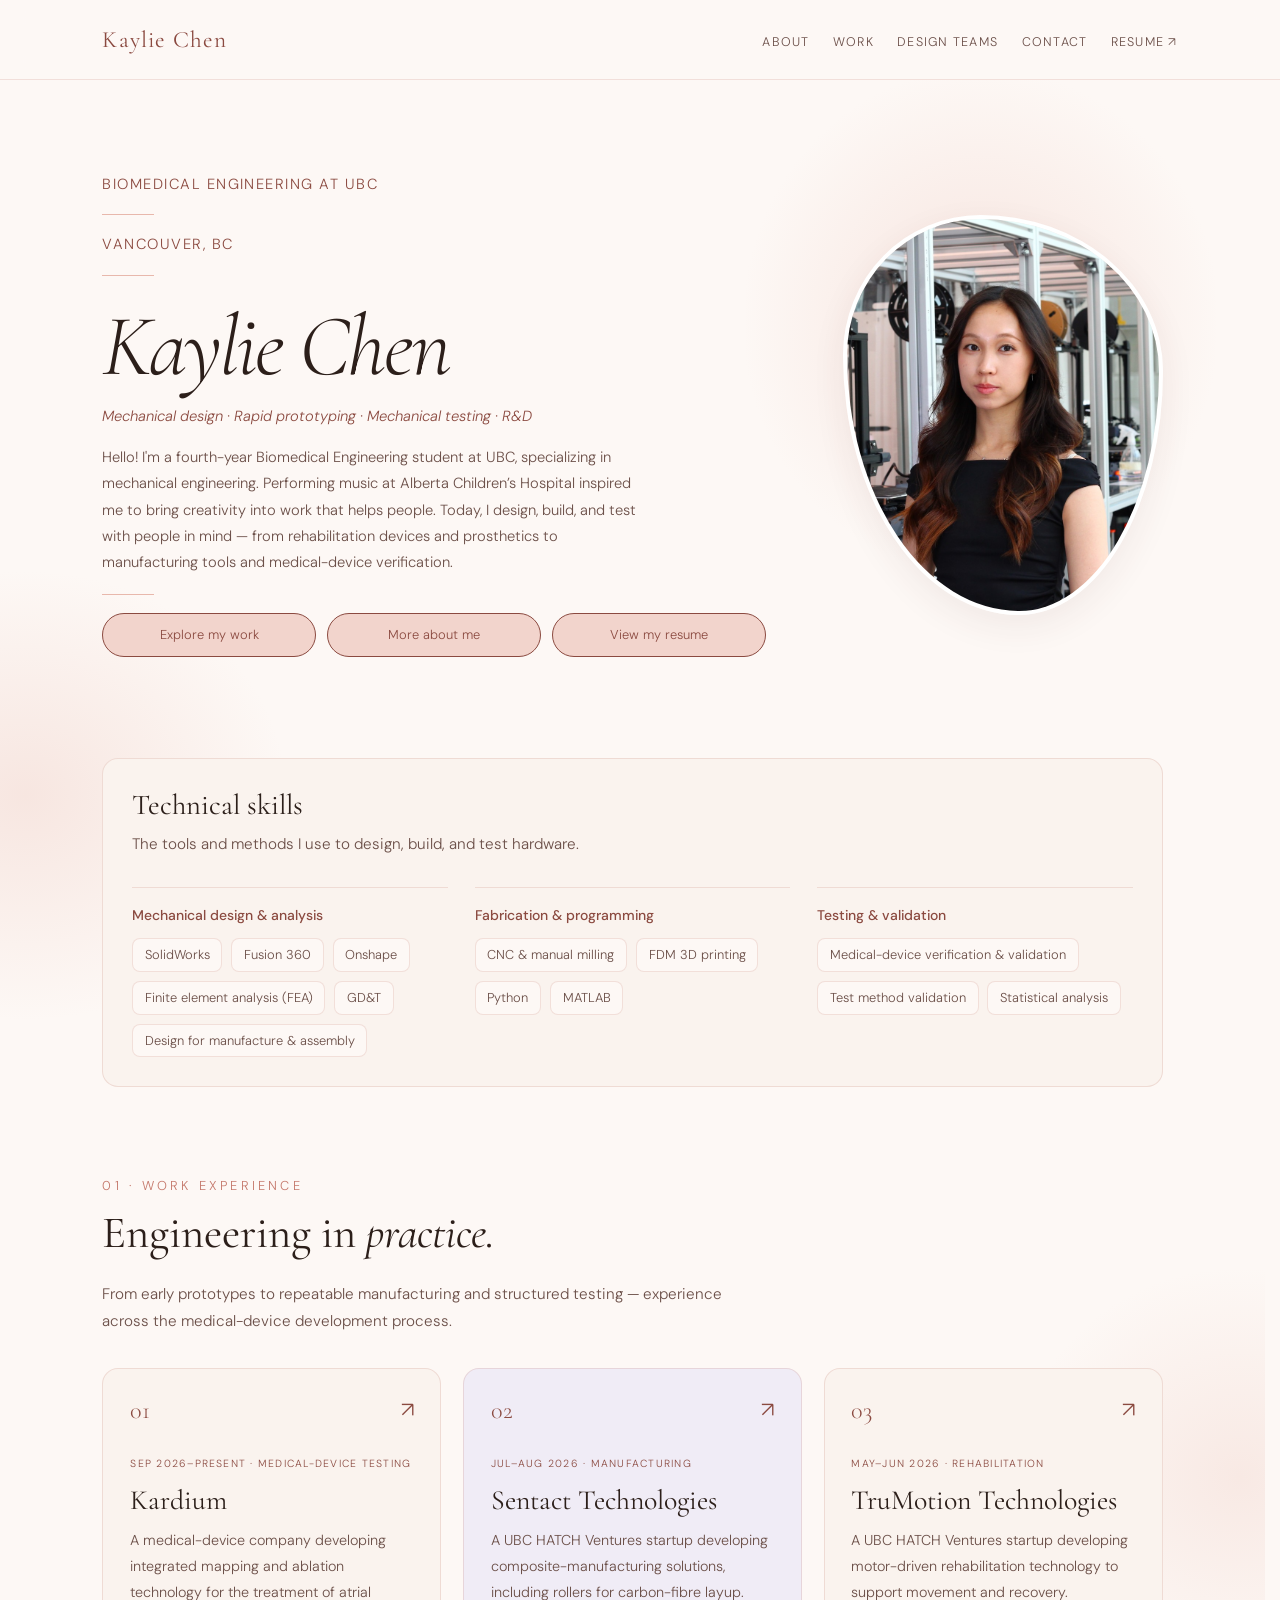
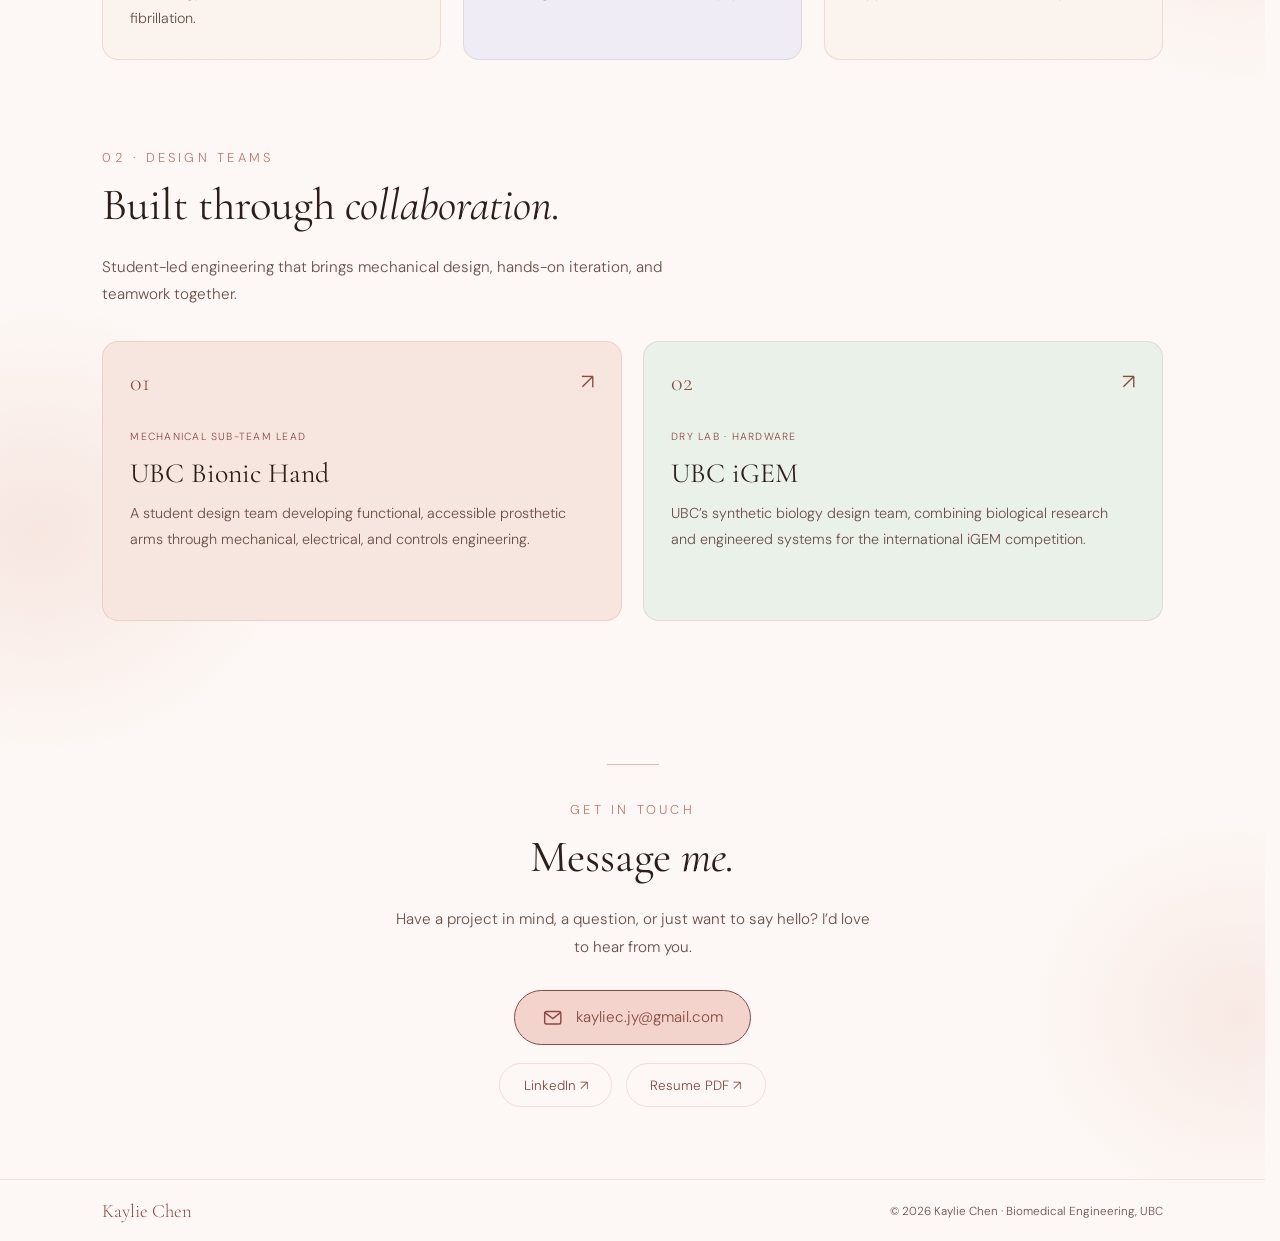
==== commit d841b670: "contact update" ====
--- a/index.html
+++ b/index.html
@@ -6,9 +6,9 @@
   <title>Kaylie Chen — Portfolio</title>
   <link rel="preconnect" href="https://fonts.googleapis.com">
   <link href="https://fonts.googleapis.com/css2?family=Cormorant+Garamond:ital,wght@0,300;0,400;0,500;1,300;1,400&family=DM+Sans:wght@300;400;500&display=swap" rel="stylesheet">
-  <link rel="stylesheet" href="shared.css?v=20261016-5">
+  <link rel="stylesheet" href="shared.css?v=20261016-6">
   <link rel="stylesheet" href="case-details.css?v=20261016-5">
-  <link rel="stylesheet" href="home.css?v=20261016-5">
+  <link rel="stylesheet" href="home.css?v=20261016-6">
   <link rel="stylesheet" href="skills.css?v=20261016-5">
   <link rel="icon" href="icon.png">
 </head>
--- a/shared.css
+++ b/shared.css
@@ -232,8 +232,9 @@
 
 /* FOOTER */
 footer {
-  background: var(--text);
-  color: var(--pink);
+  background: var(--bg);
+  color: var(--text-soft);
+  border-top: 1px solid var(--border);
   padding: 3rem;
   display: flex;
   flex-direction: column;
@@ -246,7 +247,7 @@
 .footer-name {
   font-family: 'Cormorant Garamond', serif;
   font-size: 1.8rem;
-  color: var(--pink);
+  color: var(--rose-dark);
 }
 
 .footer-links {
@@ -257,14 +258,14 @@
 }
 
 .footer-links a {
-  color: var(--pink-mid);
+  color: var(--text-soft);
   text-decoration: none;
   font-size: 0.82rem;
   letter-spacing: 0.08em;
   transition: color 0.3s;
 }
 
-.footer-links a:hover { color: white; }
+.footer-links a:hover { color: var(--rose-dark); }
 
 .footer-copy {
   font-size: 0.72rem;
@@ -304,7 +305,7 @@
 .nav-links { gap: 1.3rem; align-items: center; flex-wrap: wrap; }
 .nav-links a { font-size: .7rem; }
 a:focus-visible { outline: 3px solid var(--rose-dark); outline-offset: 5px; }
-.footer-copy, footer .footer-links span { color: var(--pink-mid) !important; }
+.footer-copy, footer .footer-links span { color: var(--text-soft) !important; }
 .editor-note { background: #fff3c4; border-left: 4px solid #9a6b13; border-radius: 0 10px 10px 0; padding: 1rem 1.3rem; color: #5d410d; font-size: .85rem; line-height: 1.8; margin: 1.5rem 0; }
 .case-list { padding-left: 1.2rem; color: var(--text-soft); font-size: .92rem; line-height: 1.85; }
 .case-list li { margin-bottom: .7rem; }
--- a/home.css
+++ b/home.css
@@ -49,20 +49,22 @@
 .portfolio-home .portfolio-skills { padding: 1rem 0; }
 .portfolio-home .portfolio-skills__panel { border-radius: 16px; padding: 1.6rem; }
 .portfolio-home .portfolio-skills__title { font-size: 1.6rem; }
-.contact-section { width: min(var(--content-width), calc(100% - 2 * var(--page-gutter))); margin: 4rem auto 0; padding: 3rem 0 4rem; border-top: 1px solid var(--border); }
+.contact-section { width: min(var(--content-width), calc(100% - 2 * var(--page-gutter))); margin: 4rem auto 0; padding: 3rem 0 4rem; text-align: center; }
+.contact-section::before { content: ''; display: block; width: 52px; height: 1px; background: var(--pink-mid); margin: 0 auto 2rem; }
+.contact-section > .section-label { text-align: center; }
 .contact-section .section-title { margin-bottom: 1.2rem; }
-.contact-intro { color: var(--text-soft); font-size: .9rem; line-height: 1.8; max-width: 55ch; margin-bottom: 1.8rem; }
-.contact-email { display: inline-flex; align-items: center; gap: .75rem; max-width: 100%; padding: 1rem 1.4rem; border-radius: 12px; background: var(--rose-dark); color: white; text-decoration: none; font-size: .95rem; line-height: 1.5; overflow-wrap: anywhere; transition: background .2s; }
-.contact-email:hover { background: #71392f; }
+.contact-intro { color: var(--text-soft); font-size: .85rem; line-height: 1.85; max-width: 48ch; margin: 0 auto 1.6rem; }
+.contact-email { display: inline-flex; align-items: center; justify-content: center; gap: .75rem; max-width: 100%; padding: .85rem 1.5rem; border: 1px solid var(--rose-dark); border-radius: 50px; background: var(--pink); color: var(--rose-dark); text-decoration: none; font-size: .85rem; line-height: 1.5; overflow-wrap: anywhere; transition: background .2s, color .2s; }
+.contact-email:hover { background: var(--rose-dark); color: white; }
 .contact-email svg { width: 1.2rem; height: 1.2rem; flex-shrink: 0; }
-.contact-actions { display: flex; flex-wrap: wrap; gap: .8rem; margin-top: 1rem; }
-.contact-actions a { display: inline-flex; align-items: center; justify-content: center; min-height: 48px; padding: .75rem 1.4rem; border: 1px solid var(--border); border-radius: 10px; color: var(--text); text-decoration: none; font-size: .82rem; transition: background .2s; }
-.contact-actions a:hover { background: var(--cream); }
+.contact-actions { display: flex; flex-wrap: wrap; justify-content: center; gap: .8rem; margin-top: 1rem; }
+.contact-actions a { display: inline-flex; align-items: center; justify-content: center; min-height: 44px; padding: .65rem 1.3rem; border: 1px solid var(--border); border-radius: 50px; color: var(--rose-dark); text-decoration: none; font-size: .75rem; transition: background .2s; }
+.contact-actions a:hover { background: var(--pink); }
 .portfolio-home footer { margin-top: 0; padding: 1.1rem 0; }
 .footer-inner { width: min(var(--content-width), calc(100% - 2 * var(--page-gutter))); margin-inline: auto; display: flex; align-items: center; justify-content: space-between; gap: .75rem 2rem; flex-wrap: wrap; }
 .portfolio-home .footer-inner .footer-name { font-size: 1.05rem; }
 .portfolio-home .footer-inner .footer-copy { margin: 0; font-size: .65rem; }
-@media (max-width: 650px) { .contact-section { margin-top: 3rem; padding: 2.5rem 0 3rem; } .contact-email { padding: .9rem 1rem; font-size: .8rem; gap: .6rem; } .contact-actions { display: grid; grid-template-columns: repeat(2, minmax(0, 1fr)); } .contact-actions a { padding-inline: .6rem; font-size: .75rem; } .footer-inner { align-items: flex-start; flex-direction: column; text-align: left; gap: .3rem; } }
+@media (max-width: 650px) { .contact-section { margin-top: 3rem; padding: 2.5rem 0 3rem; } .contact-email { padding: .9rem 1rem; font-size: .8rem; gap: .6rem; } .contact-actions a { padding-inline: 1rem; font-size: .75rem; } .footer-inner { align-items: center; flex-direction: column; text-align: center; gap: .3rem; } }
 @media (max-width: 1050px) { #projects .project-grid { grid-template-columns: repeat(2, minmax(0, 1fr)); } }
 @media (max-width: 800px) { .hero { grid-template-columns: minmax(0, 1fr) 240px; gap: 2rem; } .hero-aside { width: 240px; } .hero-photo-frame { width: 240px; height: 300px; } .hero-name { font-size: 3.5rem; } }
 @media (max-width: 650px) { .portfolio-home { --page-gutter: 1.5rem; } .hero { padding: 9rem 0 2.5rem; grid-template-columns: minmax(0, 1fr); min-height: 0; gap: 2rem; } .hero-name { font-size: clamp(3rem, 12vw, 4rem); } .hero-aside { justify-self: center; width: min(240px, 100%); } .hero-photo-frame { width: 100%; max-width: 240px; height: 300px; } .hero-bg-blob { width: 290px; height: 390px; right: -1rem; top: 18rem; } .project-grid, #projects .project-grid { grid-template-columns: minmax(0, 1fr); } .projects { padding-top: 3rem; } #projects, #design-teams { scroll-margin-top: -3rem; } .project-card-inner { min-height: 250px; } .portfolio-home .portfolio-skills__panel { padding: 1.3rem; } }
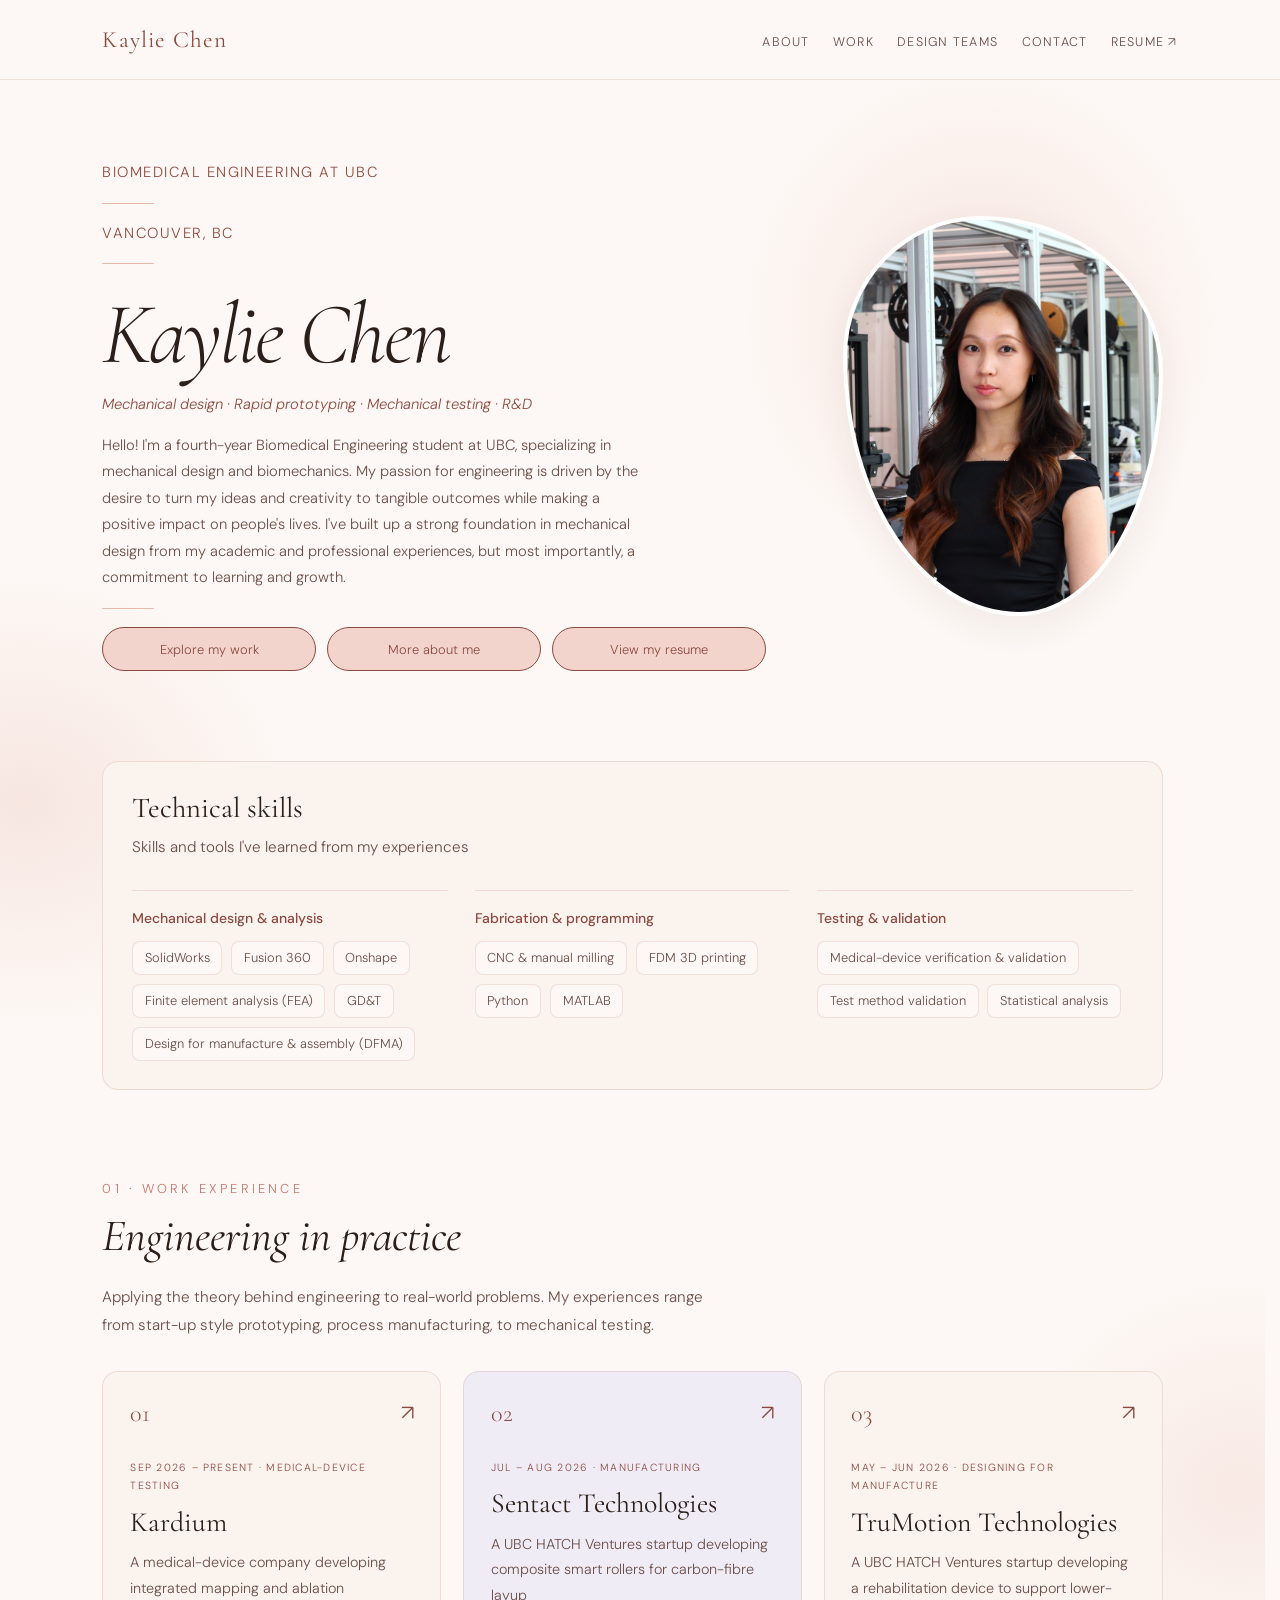
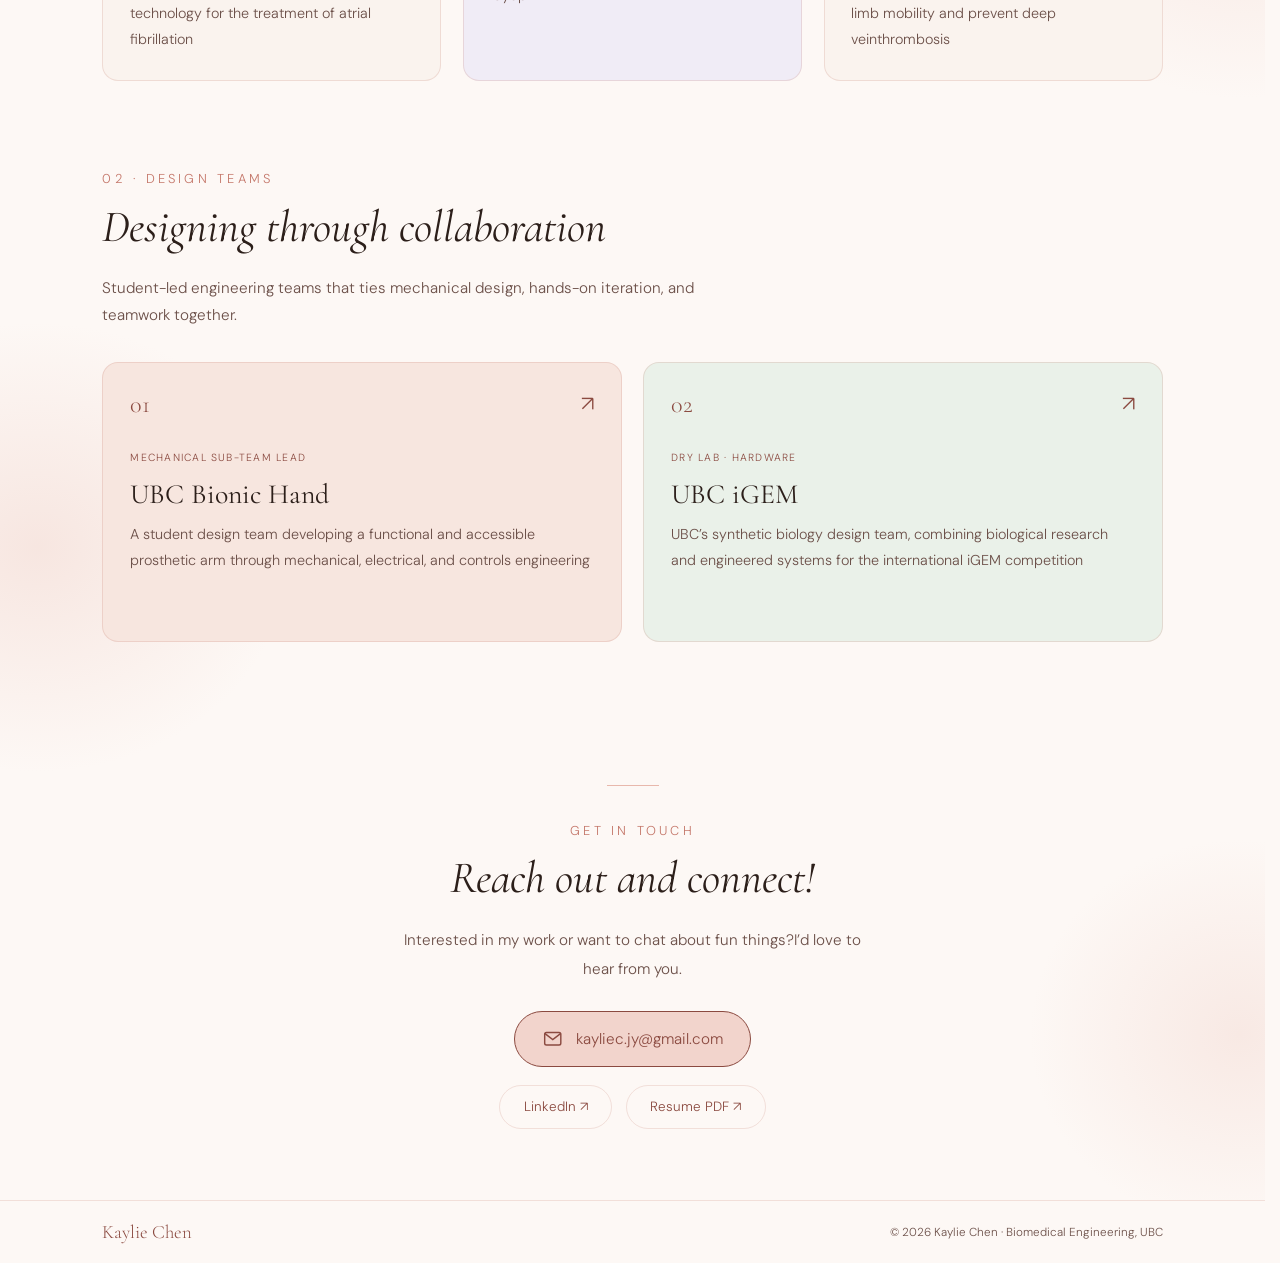
==== commit d0edb570: "update to better reflect skills" ====
--- a/index.html
+++ b/index.html
@@ -26,7 +26,9 @@
       <div class="hero-divider" aria-hidden="true"></div>
       <h1 class="hero-name"><em>Kaylie Chen</em></h1>
       <p class="hero-strengths"><em>Mechanical design · Rapid prototyping · Mechanical testing · R&amp;D</em></p>
-      <p class="hero-desc">Hello! I'm a fourth-year Biomedical Engineering student at UBC, specializing in mechanical engineering. Performing music at Alberta Children’s Hospital inspired me to bring creativity into work that helps people. Today, I design, build, and test with people in mind — from rehabilitation devices and prosthetics to manufacturing tools and medical-device verification.</p>
+      <p class="hero-desc">Hello! I'm a fourth-year Biomedical Engineering student at UBC, specializing in mechanical design and biomechanics. 
+        My passion for engineering is driven by the desire to turn my ideas and creativity to tangible outcomes while making a positive impact on people's lives.
+        I've built up a strong foundation in mechanical design from my academic and professional experiences, but most importantly, a commitment to learning and growth.</p>
       <div class="hero-divider" aria-hidden="true"></div>
       <div class="hero-buttons">
         <a href="#projects" class="btn-handwritten">Explore my work</a>
@@ -42,11 +44,11 @@
 <section class="portfolio-skills" aria-labelledby="technical-skills-title">
   <div class="portfolio-skills__panel">
     <h2 class="portfolio-skills__title" id="technical-skills-title">Technical skills</h2>
-    <p class="portfolio-skills__intro">The tools and methods I use to design, build, and test hardware.</p>
+    <p class="portfolio-skills__intro">Skills and tools I've learned from my experiences</p>
     <div class="portfolio-skills__groups">
       <div class="portfolio-skills__group">
         <h3>Mechanical design &amp; analysis</h3>
-        <ul><li>SolidWorks</li><li>Fusion 360</li><li>Onshape</li><li>Finite element analysis (FEA)</li><li>GD&amp;T</li><li>Design for manufacture &amp; assembly</li></ul>
+        <ul><li>SolidWorks</li><li>Fusion 360</li><li>Onshape</li><li>Finite element analysis (FEA)</li><li>GD&amp;T</li><li>Design for manufacture &amp; assembly (DFMA)</li></ul>
       </div>
       <div class="portfolio-skills__group">
         <h3>Fabrication &amp; programming</h3>
@@ -60,28 +62,43 @@
   </div>
 </section>
 
-<section class="projects" id="projects"><p class="section-label">01 · Work Experience</p><h2 class="section-title">Engineering in <em>practice.</em></h2><p class="projects-intro">From early prototypes to repeatable manufacturing and structured testing — experience across the medical-device development process.</p><div class="project-grid"><a href="kardium.html" data-case="kardium" class="project-card reveal"><div class="project-card-inner card-work"><div class="card-number">01</div><p class="card-tag">Sep 2026–Present · Medical-device testing</p><h3 class="card-title">Kardium</h3><p class="card-desc">A medical-device company developing integrated mapping and ablation technology for the treatment of atrial fibrillation.</p><span class="card-arrow" aria-hidden="true">↗</span></div></a><a href="sentact.html" data-case="sentact" class="project-card reveal"><div class="project-card-inner card-sentact"><div class="card-number">02</div><p class="card-tag">Jul–Aug 2026 · Manufacturing</p><h3 class="card-title">Sentact Technologies</h3><p class="card-desc">A UBC HATCH Ventures startup developing composite-manufacturing solutions, including rollers for carbon-fibre layup.</p><span class="card-arrow" aria-hidden="true">↗</span></div></a><a href="trumotion.html" data-case="trumotion" class="project-card reveal"><div class="project-card-inner card-work"><div class="card-number">03</div><p class="card-tag">May–Jun 2026 · Rehabilitation</p><h3 class="card-title">TruMotion Technologies</h3><p class="card-desc">A UBC HATCH Ventures startup developing motor-driven rehabilitation technology to support movement and recovery.</p><span class="card-arrow" aria-hidden="true">↗</span></div></a></div></section><section class="projects" id="design-teams"><p class="section-label">02 · Design Teams</p><h2 class="section-title">Built through <em>collaboration.</em></h2><p class="projects-intro">Student-led engineering that brings mechanical design, hands-on iteration, and teamwork together.</p><div class="project-grid"><a href="bionics.html" data-case="bionics" class="project-card reveal"><div class="project-card-inner card-bionics"><div class="card-number">01</div><p class="card-tag">Mechanical Sub-Team Lead</p><h3 class="card-title">UBC Bionic Hand</h3><p class="card-desc">A student design team developing functional, accessible prosthetic arms through mechanical, electrical, and controls engineering.</p><span class="card-arrow" aria-hidden="true">↗</span></div></a><a href="igem.html" data-case="igem" class="project-card reveal"><div class="project-card-inner card-igem"><div class="card-number">02</div><p class="card-tag">Dry Lab · Hardware</p><h3 class="card-title">UBC iGEM</h3><p class="card-desc">UBC’s synthetic biology design team, combining biological research and engineered systems for the international iGEM competition.</p><span class="card-arrow" aria-hidden="true">↗</span></div></a></div></section>
-  <!-- FOOTER -->
-  <section class="contact-section" id="contact" aria-labelledby="contact-title">
-    <p class="section-label">Get in touch</p>
-    <h2 class="section-title" id="contact-title">Message <em>me.</em></h2>
-    <p class="contact-intro">Have a project in mind, a question, or just want to say hello? I’d love to hear from you.</p>
-    <a class="contact-email" href="mailto:kayliec.jy@gmail.com"><svg viewBox="0 0 24 24" fill="none" stroke="currentColor" stroke-width="1.6" aria-hidden="true"><rect x="3" y="5" width="18" height="14" rx="2"/><path d="m3 6 9 7 9-7"/></svg><span>kayliec.jy@gmail.com</span></a>
-    <div class="contact-actions"><a href="https://www.linkedin.com/in/kayliecjy" target="_blank" rel="noopener noreferrer">LinkedIn &#8599;</a><a href="assets/Kaylie-Chen-Resume.pdf" target="_blank" rel="noopener">Resume PDF &#8599;</a></div>
-  </section>
-  <footer><div class="footer-inner"><span class="footer-name">Kaylie Chen</span><p class="footer-copy">&#169; 2026 Kaylie Chen &middot; Biomedical Engineering, UBC</p></div></footer>
+<section class="projects" id="projects"><p class="section-label">01 · Work Experience</p><h2 class="section-title"> <em>Engineering in practice</em></h2>
+  <p class="projects-intro">Applying the theory behind engineering to real-world problems. My experiences range from start-up style prototyping, process manufacturing, to mechanical testing.</p>
+  <div class="project-grid"><a href="kardium.html" data-case="kardium" class="project-card reveal"><div class="project-card-inner card-work"><div class="card-number"> 01 </div>
+    <p class="card-tag">Sep 2026 – Present · Medical-device testing</p><h3 class="card-title">Kardium</h3> <p class="card-desc">A medical-device company developing integrated mapping and ablation technology for the treatment of atrial fibrillation</p><span class="card-arrow" aria-hidden="true">↗</span>
+  </div></a><a href="sentact.html" data-case="sentact" class="project-card reveal"><div class="project-card-inner card-sentact"><div class="card-number">02</div>
+    <p class="card-tag">Jul – Aug 2026 · Manufacturing</p><h3 class="card-title">Sentact Technologies</h3><p class="card-desc">A UBC HATCH Ventures startup developing composite smart rollers for carbon-fibre layup</p><span class="card-arrow" aria-hidden="true">↗</span>
+  </div></a><a href="trumotion.html" data-case="trumotion" class="project-card reveal"><div class="project-card-inner card-work"><div class="card-number">03</div>
+    <p class="card-tag">May – Jun 2026 · Designing for Manufacture</p><h3 class="card-title">TruMotion Technologies</h3><p class="card-desc">A UBC HATCH Ventures startup developing a rehabilitation device to support lower-limb mobility and prevent deep veinthrombosis</p><span class="card-arrow" aria-hidden="true">↗</span></div></a></div></section>
+  
+<section class="projects" id="design-teams"><p class="section-label">02 · Design Teams</p><h2 class="section-title"><em>Designing through collaboration</em></h2>
+  <p class="projects-intro">Student-led engineering teams that ties mechanical design, hands-on iteration, and teamwork together.</p>
+  <div class="project-grid"><a href="bionics.html" data-case="bionics" class="project-card reveal"><div class="project-card-inner card-bionics"><div class="card-number">01</div>
+    <p class="card-tag">Mechanical Sub-Team Lead</p><h3 class="card-title">UBC Bionic Hand</h3><p class="card-desc">A student design team developing a functional and accessible prosthetic arm through mechanical, electrical, and controls engineering</p><span class="card-arrow" aria-hidden="true">↗</span>
+  </div></a><a href="igem.html" data-case="igem" class="project-card reveal"><div class="project-card-inner card-igem"><div class="card-number">02</div>
+    <p class="card-tag">Dry Lab · Hardware</p><h3 class="card-title">UBC iGEM</h3><p class="card-desc">UBC’s synthetic biology design team, combining biological research and engineered systems for the international iGEM competition</p><span class="card-arrow" aria-hidden="true">↗</span></div></a></div></section>
+  
+<section class="contact-section" id="contact" aria-labelledby="contact-title">
+  <p class="section-label">Get in touch</p>
+  <h2 class="section-title" id="contact-title"><em>Reach out and connect!</em></h2>
+  <p class="contact-intro">Interested in my work or want to chat about fun things?I’d love to hear from you.</p>
+  <a class="contact-email" href="mailto:kayliec.jy@gmail.com"><svg viewBox="0 0 24 24" fill="none" stroke="currentColor" stroke-width="1.6" aria-hidden="true"><rect x="3" y="5" width="18" height="14" rx="2"/><path d="m3 6 9 7 9-7"/></svg><span>kayliec.jy@gmail.com</span></a>
+  <div class="contact-actions"><a href="https://www.linkedin.com/in/kayliecjy" target="_blank" rel="noopener noreferrer">LinkedIn &#8599;</a><a href="assets/Kaylie-Chen-Resume.pdf" target="_blank" rel="noopener">Resume PDF &#8599;</a></div>
+</section>
+<footer><div class="footer-inner"><span class="footer-name">Kaylie Chen</span><p class="footer-copy">&#169; 2026 Kaylie Chen &middot; Biomedical Engineering, UBC</p></div></footer>
 
 
 <dialog class="experience-dialog" aria-label="Experience details">
     <div class="dialog-toolbar"><span>Experience &amp; projects</span><button type="button" class="dialog-close" aria-label="Close experience details">Close <span aria-hidden="true">×</span></button></div>
     <div class="dialog-body"></div>
   </dialog>
+
   <template id="case-kardium"><article class="case-content">
     <p class="section-label">01 · Medical-device verification &amp; validation</p>
-    <h2 class="section-heading">Kardium <em>Inc.</em></h2>
-    <p class="body-text"><strong>Mechanical Test Engineering Intern · September 2026–Present · Burnaby, BC</strong></p>
+    <h2 class="section-heading"><em> Kardium Inc.</em></h2>
+    <p class="body-text"><strong>Mechanical Test Engineering Intern · September 2026 – Present · Burnaby, BC</strong></p> 
     <p class="body-text">At Kardium, I support medical-device development through mechanical testing, fixture design, and data analysis. The work has strengthened how I connect engineering requirements with controlled, repeatable tests and well-documented results.</p>
-    <dl class="case-summary"><div><dt>Focus</dt><dd>Mechanical V&amp;V and test method validation</dd></div><div><dt>Hands-on work</dt><dd>Designing, machining, and assembling test fixtures</dd></div><div><dt>Approach</dt><dd>Controlled testing and statistical analysis</dd></div></dl>
+    <dl class="case-summary"><div><dt>Focus</dt><dd>Mechanical Verification &amp; Validation (V&amp;V) and Test Method Validation (TMV)</dd></div><div><dt>Hands-on work</dt><dd>Jig design, machining and manufacturing, test fixture assembly</dd></div><div><dt>Approach</dt><dd>Controlled testing and statistical analysis</dd></div></dl>
     <h3 class="section-heading">From requirements to <em>reliable tests</em></h3>
     <ul class="case-list">
       <li>Execute mechanical verification and validation tests under approved standard operating procedures, test protocols, and Test Method Validation requirements to support product and design decisions.</li>
@@ -90,15 +107,16 @@
       <li>Conduct a characterization study on a new design feature, using systematic evaluation to understand mechanical behaviour.</li>
       <li>Analyze mechanical test data statistically to assess validity, variability, and significance, then document findings using Good Documentation Practices.</li>
     </ul>
-    <p class="body-text">Testing has taught me to ask why behind each design decision: how a component is loaded, how a fixture affects the measurement, and what the results can tell us about the design.</p>
-    <aside class="editor-note"><strong>To add — Kardium:</strong> Add a shareable example of a fixture or characterization study and its outcome when available. The supplied documents do not include a completed study result or a quantified improvement.</aside>
+    <p class="body-text">Testing has taught me to ask why behind each design decision: how a component is loaded, how to test for quantitative metrics, and what the results can tell us about the design. I learned in action why engineering justification is neccessary to ensure all considerations of a part are accounted for. Similiarly, having well-defined test methods and protocols is crucial for ensuring product quality and reliability.</p>
+    <aside class="editor-note"><strong>To add — Kardium:</strong> More photos and details to come! Please check back soon.</aside>
   </article></template>
+
 <template id="case-sentact"><article class="case-content">
-    <p class="section-label">02 · Tooling &amp; manufacturing processes</p>
-    <h2 class="section-heading">Sentact <em>Technologies</em></h2>
+    <p class="section-label">02 · Design &amp; manufacturing processes</p>
+    <h2 class="section-heading"><em>Sentact Technologies</em></h2>
     <p class="body-text"><strong>Mechanical Engineering Intern · July–August 2026 · Vancouver, BC</strong><br>UBC HATCH Ventures</p>
     <p class="body-text">At Sentact, I worked on tooling and manufacturing processes for an automated fibre placement (AFP) roller used in carbon-fibre layup. The challenge was to make dimensional customization more efficient while producing consistent polyurethane-overmoulded parts.</p>
-    <dl class="case-summary"><div><dt>Design</dt><dd>Parametric AFP roller workflow</dd></div><div><dt>Build &amp; test</dt><dd>3D-printed moulds, casting, and injection moulding</dd></div><div><dt>Result</dt><dd>25% reduction in part defects</dd></div></dl>
+    <dl class="case-summary"><div><dt>Design</dt><dd>Parametric AFP roller workflow</dd></div><div><dt>Build &amp; test</dt><dd>3D-printed moulds, casting, and injection moulding</dd></div><div><dt>Result</dt><dd>25% reduction in part defects tracked through error logging</dd></div></dl>
     <h3 class="section-heading">Making customization <em>repeatable</em></h3>
     <ul class="case-list">
       <li>Developed a fully parametric workflow connecting a Python dashboard with SolidWorks macros and configurations, enabling rapid dimensional customization of the roller.</li>
@@ -106,27 +124,26 @@
       <li>Validated functional roller prototypes through polyurethane casting and injection moulding, refining process parameters to improve reproducibility and consistency.</li>
       <li>Iterated on tooling geometry, process parameters, and usability to reduce operator load and make the workflow more scalable.</li>
     </ul>
-    <p class="body-text">This experience connected CAD automation with the realities of fabrication: a flexible model only becomes useful when the tooling and process can consistently produce the intended part.</p>
-    <aside class="editor-note"><strong>To add — Sentact:</strong> Add a roller or mould image and a screenshot of the Python-to-SolidWorks workflow. A short caption explaining the defect measurement behind the 25% result would strengthen this case study.</aside>
+    <p class="body-text">This experience connected CAD automation with the realities of fabrication: a flexible model only becomes useful when the tooling and process can consistently produce the intended part. I was only able to test the quality of my mould design once a structured workflow was created to monitor process parameters and clearly identify changing variables.</p>
+    <aside class="editor-note"><strong>To add — Sentact:</strong> More photos and details to come! Please check back soon.</aside>
   </article></template>
 <template id="case-trumotion"><article class="case-content">
-    <p class="section-label">03 · Biomechanics &amp; mechanical design</p>
-    <h2 class="section-heading">TruMotion <em>Technologies</em></h2>
+    <p class="section-label">03 · Manufacturing &amp; mechanical design in Biomechanics</p>
+    <h2 class="section-heading"><em> TruMotion Technologies</em></h2>
     <p class="body-text"><strong>Mechanical Engineering Intern · May–June 2026 · Vancouver, BC</strong><br>UBC HATCH Ventures</p>
-    <p class="body-text">I worked on a motor-driven rehabilitation device, focusing on the mechanical components that carry operating loads and interface with human movement. My work combined structural analysis, biomechanical constraints, and preparation for fabrication.</p>
-    <dl class="case-summary"><div><dt>Operating load</dt><dd>900 N</dd></div><div><dt>Analysis</dt><dd>FEA and human range-of-motion constraints</dd></div><div><dt>Deliverables</dt><dd>Redesigned components and GD&amp;T drawings</dd></div></dl>
-    <h3 class="section-heading">Designing around <em>human movement</em></h3>
+    <p class="body-text">At TruMotion, I worked on a motor-driven rehabilitation device, focusing on the mechanical components that carry operating loads and interface with human movement. My work combined structural analysis, biomechanical constraints, and preparation for manufacture.</p>
+    <dl class="case-summary"><div><dt>Design Objectives</dt><dd>Improve load distribution, incorporate biomechanical constraints</dd></div><div><dt>Manufacturing Objectives</dt><dd>Redesign components for manufacturability, material and part selection</dd></div><div><dt>Deliverables</dt><dd>New design assembly, GD&amp;T drawings, and manufacturing coordination</dd></div></dl>
     <ul class="case-list">
       <li>Redesigned load-bearing components using finite element analysis to improve structural alignment and reduce mechanical backlash under operating loads of 900 N.</li>
       <li>Defined and integrated mechanical safety limits using human range-of-motion and biomechanical constraints to prevent unsafe joint positions during rehabilitation.</li>
       <li>Redesigned prototype components for manufacture, developed GD&amp;T engineering drawings, and coordinated directly with manufacturers through fabrication.</li>
     </ul>
-    <p class="body-text">Working on rehabilitation hardware showed me how directly biomechanics shapes design. Structural performance, safe movement, and manufacturability all had to be considered together.</p>
-    <aside class="editor-note"><strong>To add — TruMotion:</strong> Add a CAD or FEA image showing the component redesign. Include measured before-and-after alignment or backlash results if you have them; the supplied documents do not quantify those improvements.</aside>
+    <p class="body-text">I learned that designing something for direct user interaction requires balancing structural performance, safe movement, and manufacturability all at once. It is vital that worse-case scenarios are considered from the start of the process and carry into how parts are chosen to be manufactured. Manufacturing is certainly not a one-size-fits all approach, as different materials, processes, and tolerances must be uniquely selected for each part depending on function.</p>
+    <aside class="editor-note"><strong>To add — TruMotion:</strong> More photos and details to come! Please check back soon.</aside>
   </article></template>
 <template id="case-bionics"><article class="case-content team-case">  <div class="page-hero">
     <span class="hero-accent">Design Team · Mechanical Sub-Team Lead</span>
-    <h1 class="page-title">UBC <em>Bionic Hand</em></h1>
+    <h1 class="page-title"><em>UBC Bionic Hand</em></h1>
     <div class="divider"></div>
     <p class="page-intro">
       Leading mechanical development through the fourth and fifth iterations of UBC Bionic Hand's
@@ -161,12 +178,12 @@
   <!-- GOALS & ACHIEVEMENTS -->
   <div class="content-section reveal">
     <p class="section-label">Goals & Achievements</p>
-    <h2 class="section-heading">What I <em>set out to do</em> — and did</h2>
+    <h2 class="section-heading">What I aimed to do <em> — and completed</em></h2>
 
     <div class="highlight-box">
       <h3>Key Accomplishments ✦</h3>
       <ul>
-        <li>Helped deliver a prosthetic-arm iteration <strong>ahead of schedule</strong> with full functionality through coordinated design reviews</li>
+        <li>Delivered a prosthetic-arm iteration <strong>ahead of schedule</strong> with full functionality through coordinated design reviews</li>
         <li>Led a seven-member mechanical sub-team, defining design objectives, establishing the mechanical design framework, and managing project timelines</li>
         <li>Facilitated structured design reviews, milestone planning, and communication with electrical and controls teams to improve design accountability and integration</li>
         <li>Researched and prototyped a <strong>gear-based wrist rotation mechanism</strong> using bevel gears and compliant linkages for controlled, natural-feeling actuation</li>
@@ -179,42 +196,42 @@
   <!-- TIMELINE -->
   <div class="content-section reveal">
     <p class="section-label">Process</p>
-    <h2 class="section-heading">Design <em>journey</em></h2>
+    <h2 class="section-heading"><em>Design journey</em></h2>
 
     <div class="timeline">
       <div class="timeline-item">
         <p class="timeline-label">Phase 1 · Requirements</p>
         <h4 class="timeline-title">Defining the Design Framework</h4>
-        <p class="timeline-desc">Established design objectives and requirements in collaboration with the full team. Set mechanical performance targets around range of motion, load capacity, and assembly reproducibility.</p>
+        <p class="timeline-desc">Established design objectives and requirements in collaboration with the full team. Set mechanical performance targets around specific range of motion, load capacity, and assembly reproducibility.</p>
       </div>
       <div class="timeline-item">
         <p class="timeline-label">Phase 2 · Concept Design</p>
-        <h4 class="timeline-title">Wrist Mechanism Research & Prototyping</h4>
-        <p class="timeline-desc">Researched bevel gear configurations and compliant linkage systems. Created early CAD concepts in SolidWorks and ran initial torque analysis to evaluate feasibility.</p>
+        <h4 class="timeline-title">Initial Research & Prototyping</h4>
+        <p class="timeline-desc">Researched system configurations and possible mechanisms compliant linkage systems. Created early CAD concepts in SolidWorks and ran initial load calculation and torque analysis to evaluate feasibility.</p>
       </div>
       <div class="timeline-item">
         <p class="timeline-label">Phase 3 · Iteration</p>
         <h4 class="timeline-title">FDM Prototyping & Testing</h4>
-        <p class="timeline-desc">Iterated through multiple 3D-printed prototypes with each cycle improving dimensional accuracy, fit, and mechanical performance. Applied tolerance analysis to all critical interfaces.</p>
+        <p class="timeline-desc">Iterated through multiple 3D-printed prototypes with each cycle improving dimensional accuracy, fit, and mechanical performance. Applied tolerance analysis to all critical interfaces. Selected final manufacturing method based on performance and cost considerations.</p>
       </div>
       <div class="timeline-item">
         <p class="timeline-label">Phase 4 · Integration</p>
         <h4 class="timeline-title">Cross-Functional Systems Integration</h4>
-        <p class="timeline-desc">Worked with electrical and controls teams to align interfaces, ownership, and milestones. Prioritized high-risk tasks and balanced work across parallel mechanical projects.</p>
+        <p class="timeline-desc">Worked with electrical and embedded teams to align interfaces, space constraints, and milestones. Prioritized high-risk tasks and balanced work across parallel projects between mechanical and electrical members.</p>
       </div>
       <div class="timeline-item">
         <p class="timeline-label">Phase 5 · Delivery</p>
         <h4 class="timeline-title">Functional Delivery &amp; Continued Iteration</h4>
-        <p class="timeline-desc">Coordinated design reviews to deliver a functional arm iteration ahead of schedule, while continuing mechanical development through the fourth and fifth iterations.</p>
-      </div>
-    </div>
-  </div>
-
-<section class="content-section"><aside class="editor-note"><strong>To add — Bionic Hand:</strong> Add a full-arm photo, a close-up of the bevel-gear wrist, and a CAD or prototype comparison. Include wrist range of motion, tested loads, or other measured results if available.</aside></section>
+        <p class="timeline-desc">Coordinated design reviews to deliver a functional arm iteration ahead of schedule. Identified key areas for improvement to continue ongoing development for the next iteration.</p>
+      </div>
+    </div>
+  </div>
+
+<section class="content-section"><aside class="editor-note"><strong>To add — Bionic Hand:</strong> More photos and details to come! Please check back soon.</aside></section>
 </article></template>
 <template id="case-igem"><article class="case-content team-case">  <div class="page-hero">
     <span class="hero-accent">Design Team · Dry Lab Hardware</span>
-    <h1 class="page-title">UBC <em>iGEM</em></h1>
+    <h1 class="page-title"> <em>UBC iGEM</em></h1>
     <div class="divider"></div>
     <p class="page-intro">
       International Genetically Engineered Machine — Gold Medal at the iGEM Grand Jamboree 
@@ -291,7 +308,7 @@
   <!-- ACHIEVEMENTS -->
   <div class="content-section reveal">
     <p class="section-label">Goals & Achievements</p>
-    <h2 class="section-heading">What we <em>built and achieved</em></h2>
+    <h2 class="section-heading"> <em>What I built and achieved</em></h2>
 
     <div class="highlight-box">
       <h3>Key Contributions ✦</h3>
@@ -306,7 +323,7 @@
     </div>
   </div>
 
-<section class="content-section"><aside class="editor-note"><strong>To confirm — iGEM:</strong> This case study retains the project details from your existing portfolio; iGEM is not listed on the new resume. Confirm your role dates, competition year, and Gold Medal attribution. Add bioreactor, circuitry, or growth-curve images and measured results when available.</aside></section>
+<section class="content-section"><aside class="editor-note"><strong>To add — iGEM:</strong> More photos and details to come! Please check back soon.</aside></section>
 </article></template>
 <script src="portfolio.js" defer></script>
 </body>
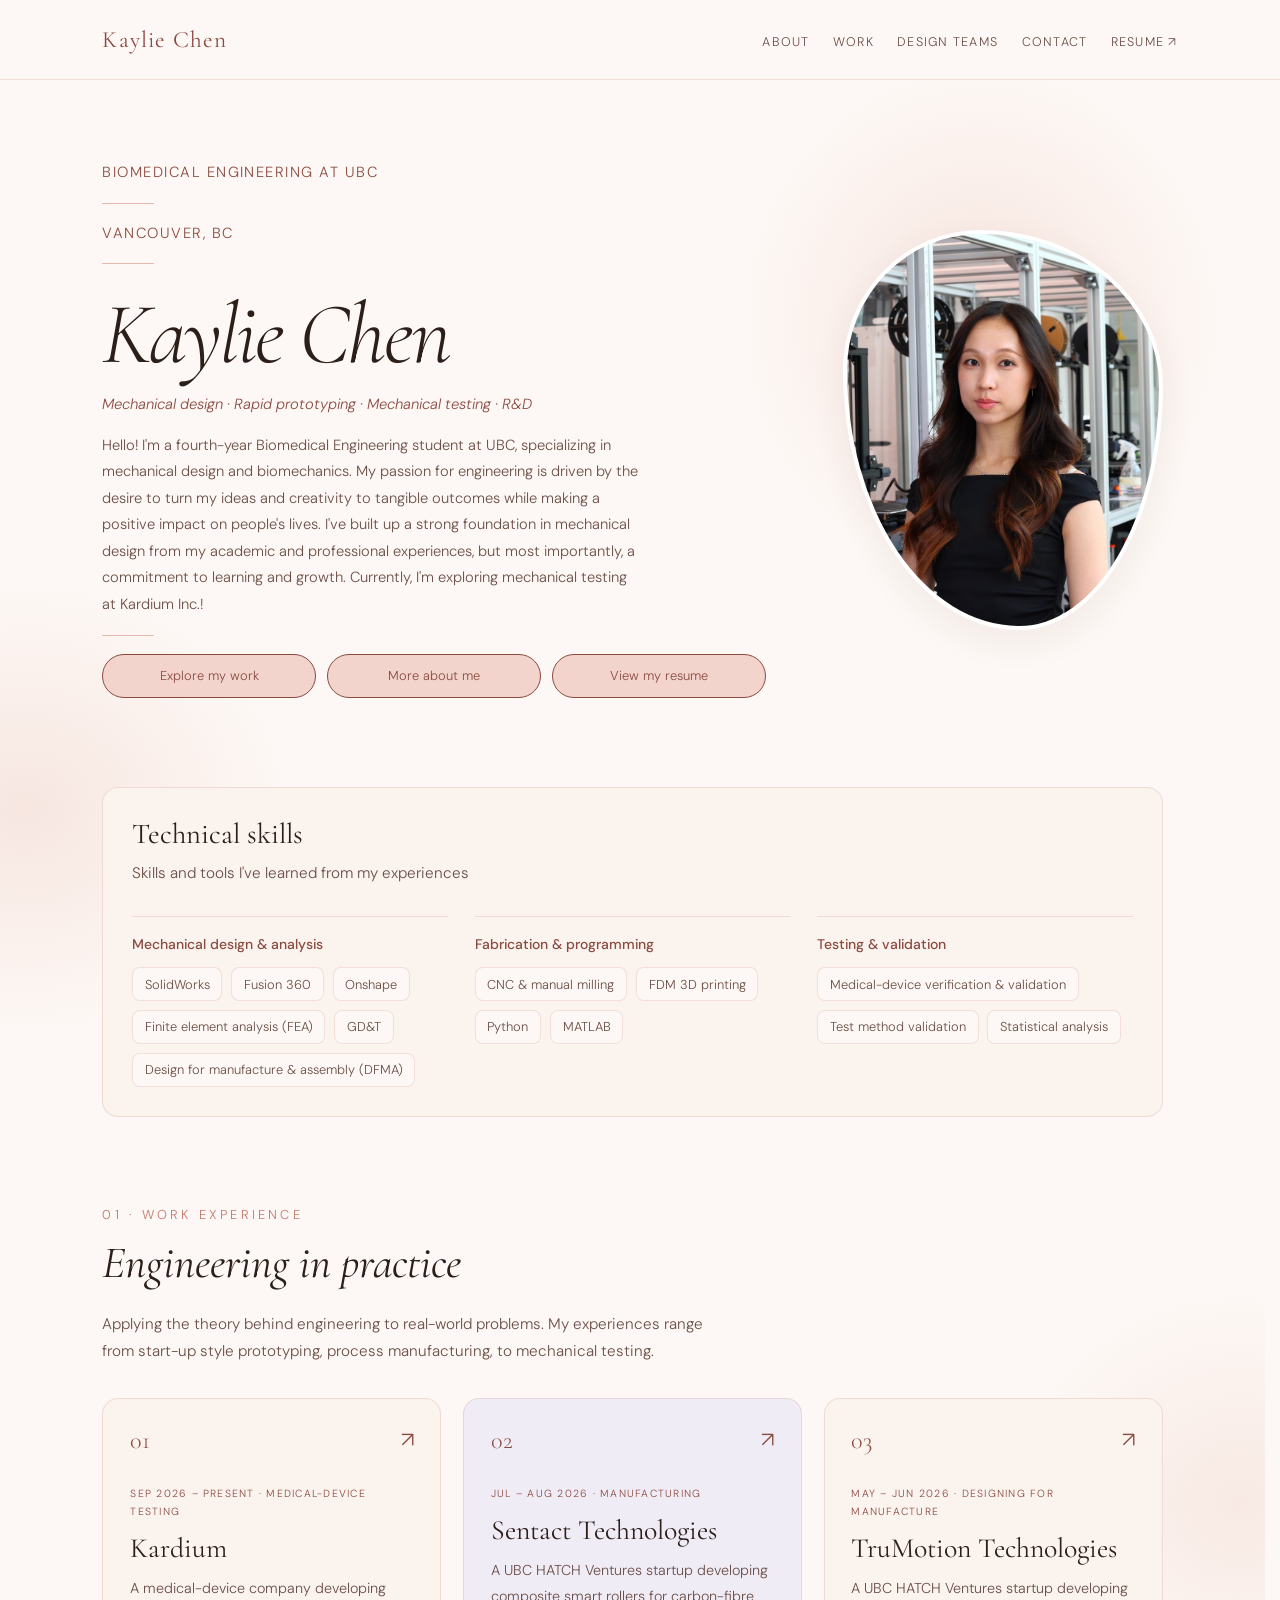
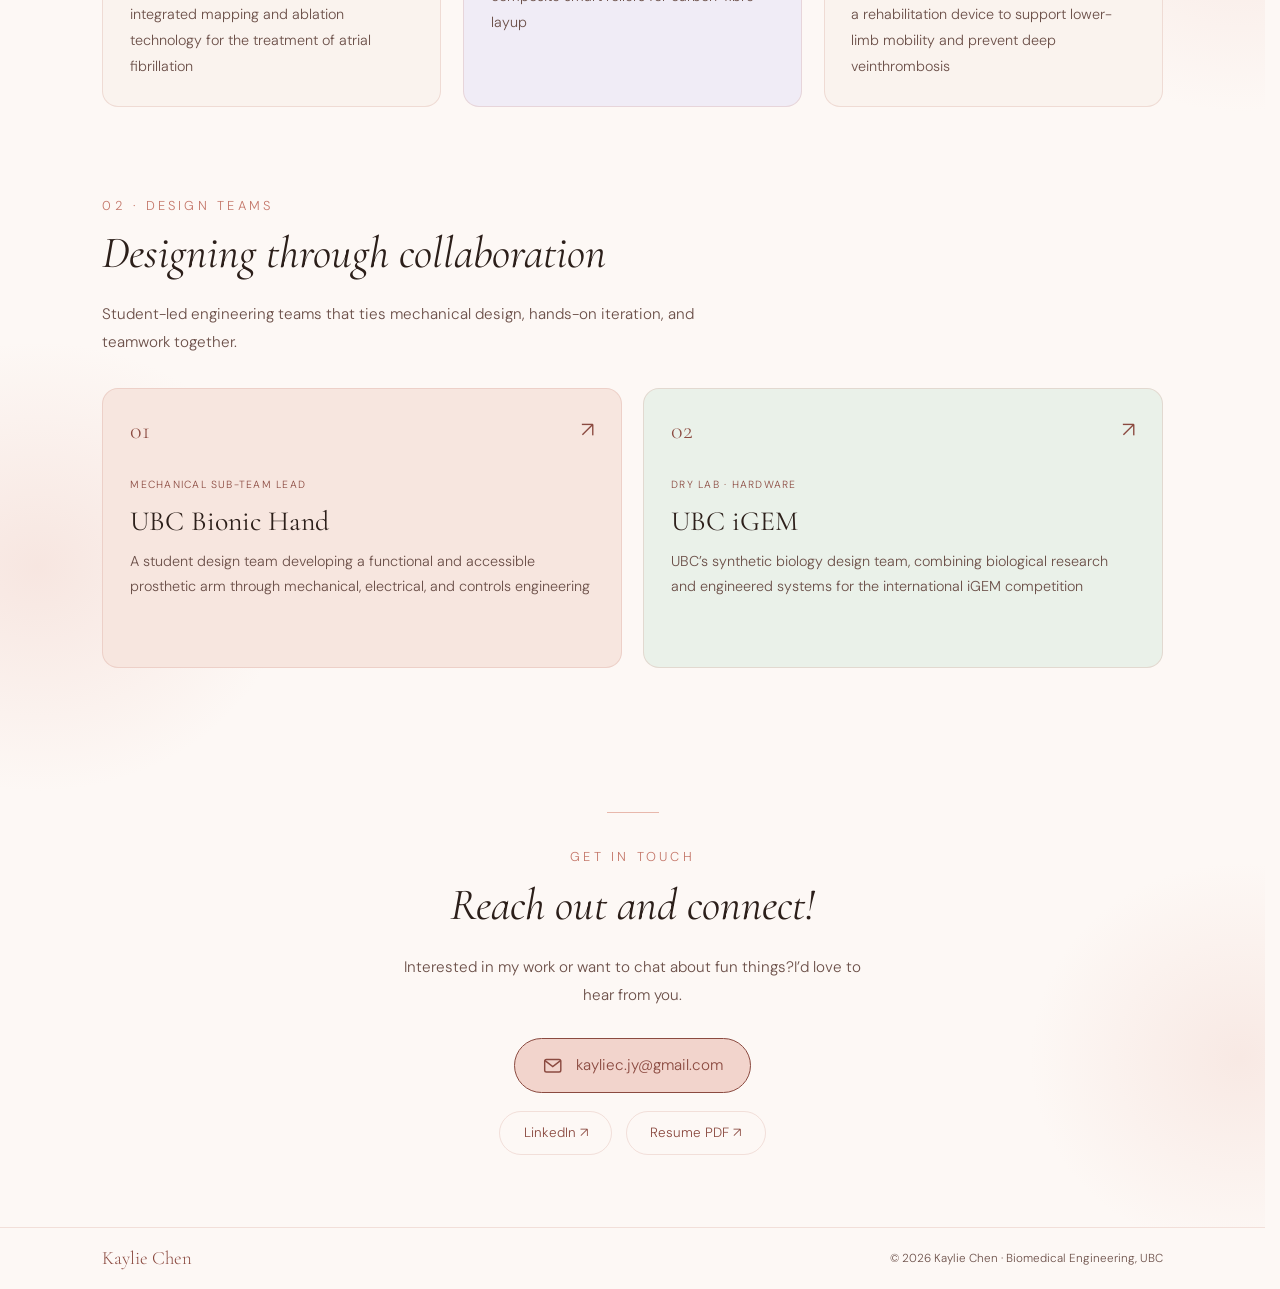
==== commit 0c62f59b: "Revise hero description in index.html Updated personal description to include current exploration in" ====
--- a/index.html
+++ b/index.html
@@ -28,7 +28,8 @@
       <p class="hero-strengths"><em>Mechanical design · Rapid prototyping · Mechanical testing · R&amp;D</em></p>
       <p class="hero-desc">Hello! I'm a fourth-year Biomedical Engineering student at UBC, specializing in mechanical design and biomechanics. 
         My passion for engineering is driven by the desire to turn my ideas and creativity to tangible outcomes while making a positive impact on people's lives.
-        I've built up a strong foundation in mechanical design from my academic and professional experiences, but most importantly, a commitment to learning and growth.</p>
+        I've built up a strong foundation in mechanical design from my academic and professional experiences, but most importantly, a commitment to learning and growth.
+        Currently, I'm exploring mechanical testing at Kardium Inc.!</p>
       <div class="hero-divider" aria-hidden="true"></div>
       <div class="hero-buttons">
         <a href="#projects" class="btn-handwritten">Explore my work</a>
